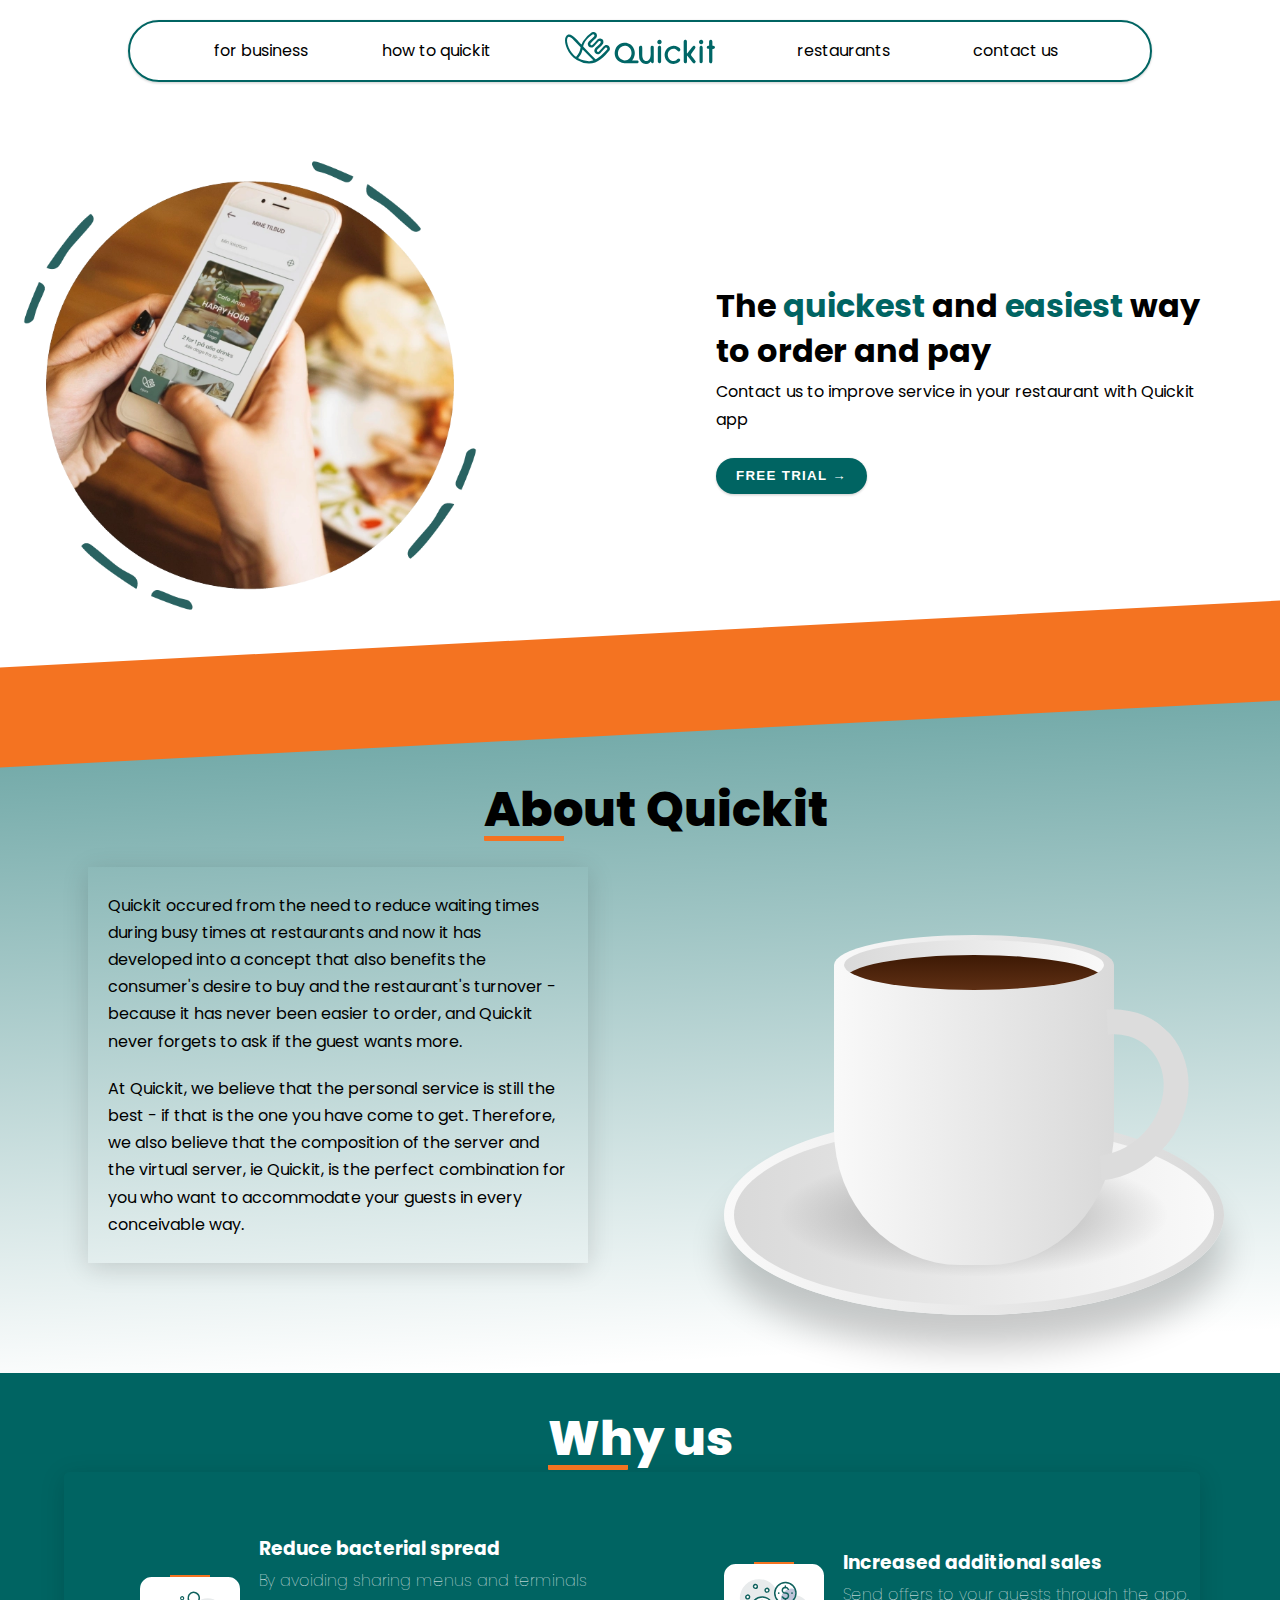
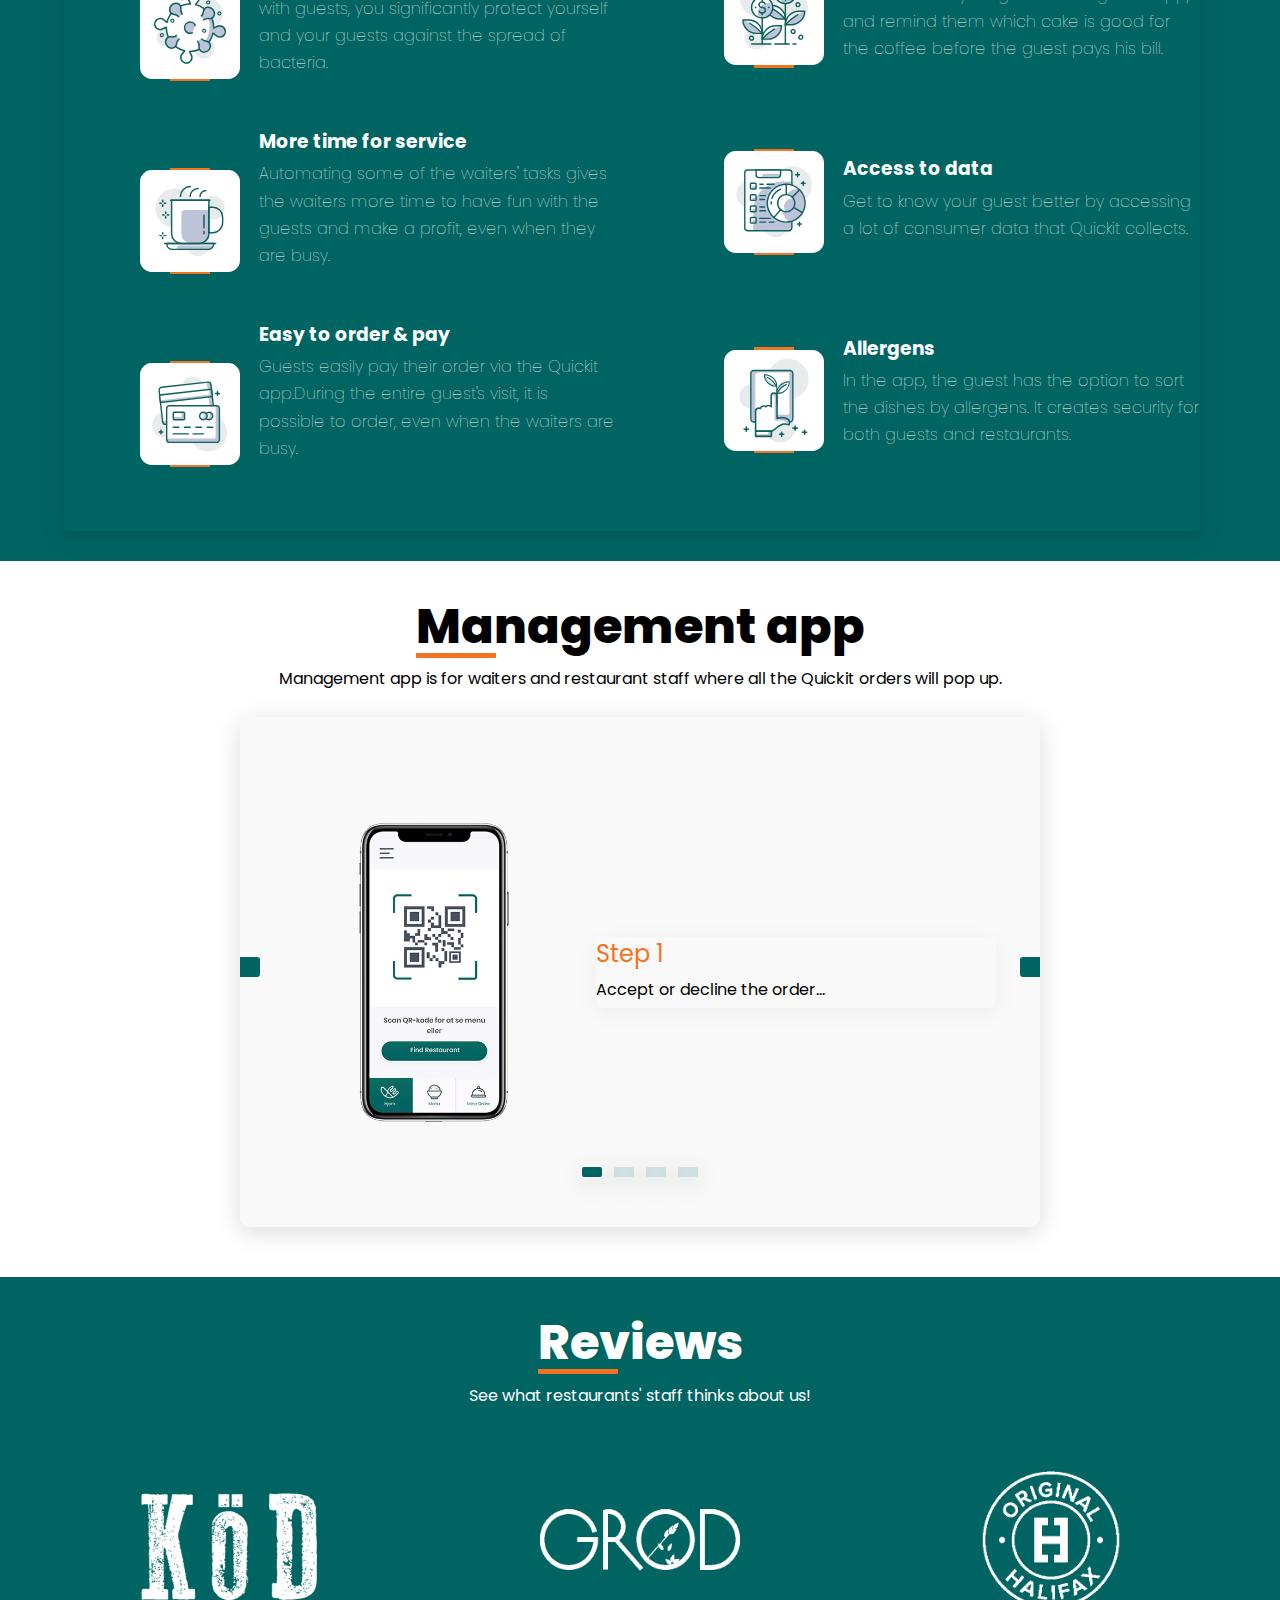
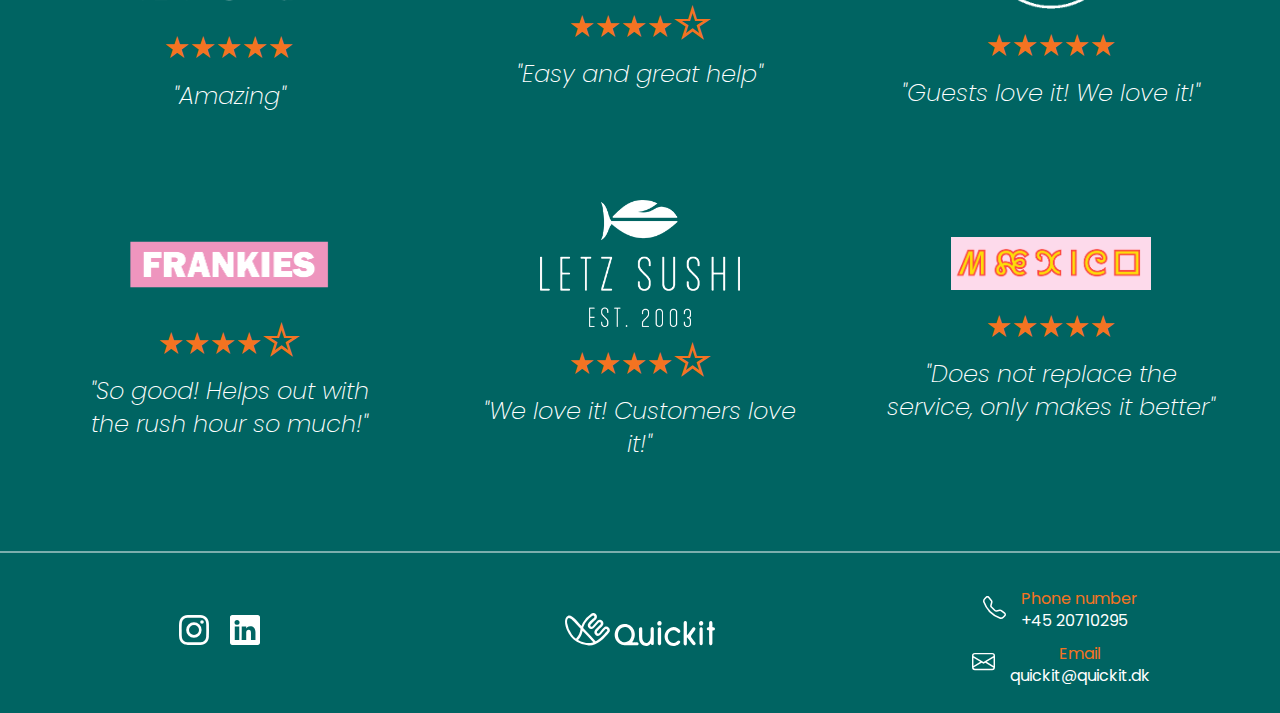
==== index.html @ 6643c200 "starting point" ====
<!DOCTYPE html>
<html lang="en">
  <head>
    <meta charset="UTF-8" />
    <meta http-equiv="X-UA-Compatible" content="IE=edge" />
    <meta name="viewport" content="width=device-width, initial-scale=1.0" />
    <meta name="robots" content="noindex" />
    <title>Quickit</title>
    <link rel="stylesheet" href="style.css" />
    <link rel="stylesheet" href="https://use.fontawesome.com/releases/v5.15.4/css/all.css" integrity="sha384-DyZ88mC6Up2uqS4h/KRgHuoeGwBcD4Ng9SiP4dIRy0EXTlnuz47vAwmeGwVChigm" crossorigin="anonymous">
  </head>
  <body>
    <header>
      <nav class="navbar">
        <ul>
          <li><a id="forBusiness" href="#app">for business</a></li>
          <li><a class="navButton" href="how-to-quickit.html">how to quickit</a></li>
        </ul>
        <a class="navButton" href="index.html"><img class="logo" src="img/Old_logo_green_small.svg" alt="Quickit" /></a>
       
        <ul>
          <li><a class="navButton" href="restaurants.html">restaurants</a</li>
          <li><a class="navButton" href="contact.html">contact us</a></li>
        </ul>

        <!-- BURGER MENU -->
        <button type="button" class="burger" id="menu-btn">
          <span class="burger-top"></span>  
          <span class="burger-middle"></span>
          <span class="burger-bottom"></span>
        </button>
      </nav>

      <!-- MOBILE MENU  -->
      <div class="mobile-menu hidden" id="menu">
        <ul>
          <li><a href="index.html">For business</a></li>
          <li><a href="how-to-quickit.html">How to quickit</a></li>
          <li><a href="restaurants.html">Restaurants</a</li>
          <li><a href="contact.html">Contact us</a></li>
        </ul>
        <div>
          <a class="m-right" href="#">
            <i>
              <svg xmlns="http://www.w3.org/2000/svg" width="30" height="30" fill="currentColor" class="bi bi-instagram" viewBox="0 0 16 16">
                <path d="M8 0C5.829 0 5.556.01 4.703.048 3.85.088 3.269.222 2.76.42a3.917 3.917 0 0 0-1.417.923A3.927 3.927 0 0 0 .42 2.76C.222 3.268.087 3.85.048 4.7.01 5.555 0 5.827 0 8.001c0 2.172.01 2.444.048 3.297.04.852.174 1.433.372 1.942.205.526.478.972.923 1.417.444.445.89.719 1.416.923.51.198 1.09.333 1.942.372C5.555 15.99 5.827 16 8 16s2.444-.01 3.298-.048c.851-.04 1.434-.174 1.943-.372a3.916 3.916 0 0 0 1.416-.923c.445-.445.718-.891.923-1.417.197-.509.332-1.09.372-1.942C15.99 10.445 16 10.173 16 8s-.01-2.445-.048-3.299c-.04-.851-.175-1.433-.372-1.941a3.926 3.926 0 0 0-.923-1.417A3.911 3.911 0 0 0 13.24.42c-.51-.198-1.092-.333-1.943-.372C10.443.01 10.172 0 7.998 0h.003zm-.717 1.442h.718c2.136 0 2.389.007 3.232.046.78.035 1.204.166 1.486.275.373.145.64.319.92.599.28.28.453.546.598.92.11.281.24.705.275 1.485.039.843.047 1.096.047 3.231s-.008 2.389-.047 3.232c-.035.78-.166 1.203-.275 1.485a2.47 2.47 0 0 1-.599.919c-.28.28-.546.453-.92.598-.28.11-.704.24-1.485.276-.843.038-1.096.047-3.232.047s-2.39-.009-3.233-.047c-.78-.036-1.203-.166-1.485-.276a2.478 2.478 0 0 1-.92-.598 2.48 2.48 0 0 1-.6-.92c-.109-.281-.24-.705-.275-1.485-.038-.843-.046-1.096-.046-3.233 0-2.136.008-2.388.046-3.231.036-.78.166-1.204.276-1.486.145-.373.319-.64.599-.92.28-.28.546-.453.92-.598.282-.11.705-.24 1.485-.276.738-.034 1.024-.044 2.515-.045v.002zm4.988 1.328a.96.96 0 1 0 0 1.92.96.96 0 0 0 0-1.92zm-4.27 1.122a4.109 4.109 0 1 0 0 8.217 4.109 4.109 0 0 0 0-8.217zm0 1.441a2.667 2.667 0 1 1 0 5.334 2.667 2.667 0 0 1 0-5.334z"/>
              </svg>
            </i>
          </a>
          <a href="#">
            <i>
              <svg xmlns="http://www.w3.org/2000/svg" width="30" height="30" fill="currentColor" class="bi bi-linkedin" viewBox="0 0 16 16">
                <path d="M0 1.146C0 .513.526 0 1.175 0h13.65C15.474 0 16 .513 16 1.146v13.708c0 .633-.526 1.146-1.175 1.146H1.175C.526 16 0 15.487 0 14.854V1.146zm4.943 12.248V6.169H2.542v7.225h2.401zm-1.2-8.212c.837 0 1.358-.554 1.358-1.248-.015-.709-.52-1.248-1.342-1.248-.822 0-1.359.54-1.359 1.248 0 .694.521 1.248 1.327 1.248h.016zm4.908 8.212V9.359c0-.216.016-.432.08-.586.173-.431.568-.878 1.232-.878.869 0 1.216.662 1.216 1.634v3.865h2.401V9.25c0-2.22-1.184-3.252-2.764-3.252-1.274 0-1.845.7-2.165 1.193v.025h-.016a5.54 5.54 0 0 1 .016-.025V6.169h-2.4c.03.678 0 7.225 0 7.225h2.4z"/>
              </svg>
            </i>
          </a>
        </div>
      </div>
    </header>

    <main>
      <!-- Box A Introduction -->
      <div class="container">
        <section class="box-a grid-col-2">
          <div class="box-images">
            <img src="img/image_phone.png" alt="Quickit app showcase">
            <img id ="animated_text" src="img/animation.png" alt="Animated text">
          </div>
            <div class="box-text">
              <h1>The <em>quickest</em> and <em>easiest</em> way to order and pay</h1>
              <p>Contact us to improve service in your restaurant with Quickit app</p>
              <div class="buttons"> 
                <a href="contact.html">
                  <button class="btn">Free trial →</button>
                </a>
              </div>
            </div>
        </section>
      </div>

       <!-- Box E About -->
      <section class="box-e grid-col-2 grid-reversed">

        <!-- <img src="img/person-holding-smartphone.png" alt="person-holding-smartphone"> -->
        <div class="cup-container">
          <div class="plate"></div>
          <div class="cup">
            <div class="top">
              <div class="vapour">
                <span style="--i:1;"></span>
                <span style="--i:3;"></span>
                <span style="--i:16;"></span>
                <span style="--i:5;"></span>
                <span style="--i:13;"></span>
                <span style="--i:20;"></span>
                <span style="--i:6;"></span>
                <span style="--i:7;"></span>
                <span style="--i:10;"></span>
                <span style="--i:8;"></span>
                <span style="--i:17;"></span>
                <span style="--i:11;"></span>
                <span style="--i:12;"></span>
                <span style="--i:14;"></span>
                        <span style="--i:2;"></span>
                <span style="--i:9;"></span>
                <span style="--i:15;"></span>
                <span style="--i:4;"></span>
                <span style="--i:19;"></span>
                
              </div>
              <div class="circle">
                <div class="coffee">
                </div>

              </div>
            </div>
                   
            <div class="handle">

            </div>
          </div>
        </div>
                   <h3 class="special-heading">About Quickit</h3>
                     
        <div class="box-text">
    
          
          <p> Quickit occured from the need to reduce waiting times during busy times at restaurants and now it has developed into a concept that also benefits the consumer's desire to buy and the restaurant's turnover - because it has never been easier to order, and Quickit never forgets to ask if the guest wants more.
          </p>
          <p>At Quickit, we believe that the personal service is still the best - if that is the one you have come to get. Therefore, we also believe that the composition of the server and the virtual server, ie Quickit, is the perfect combination for you who want to accommodate your guests in every conceivable way. 
          </p>
        </div>
      </section>
 
      <!-- Box B Why us-->
      <section class="box-b bg-primary">
         <h3 class="special-heading">Why us</h3>
         <!-- <h2>Why us?</h2> -->
          <div class="grid-col-3 text-light">

            <div class="grid-col-2b">
              <div class="icon-container"><img src="img/Bacteria-icon.svg" alt=""></div>
              <div>
                <h3>Reduce bacterial spread</h3>
                <p>By avoiding sharing menus and terminals with guests, you significantly protect yourself and your guests against the spread of bacteria.</p>
              </div>
            </div>
            <div class="grid-col-2b">
              <div  class="icon-container">
                <img src="img/Increase_icon.svg" alt=""></div>
              <div>
                <h3>Increased additional sales</h3>
                <p>Send offers to your guests through the app, and remind them which cake is good for the coffee before the guest pays his bill.</p>
              </div>
            </div>
            <div class="grid-col-2b">
              <div id="delay1" class="icon-container"><img src="img/Service_icon.svg" alt=""></div>
              <div>
                <h3>More time for service</h3>
                <p>Automating some of the waiters' tasks gives the waiters more time to have fun with the guests and make a profit, even when they are busy.</p>
              </div>
            </div>
            <div class="grid-col-2b">
              <div id="delay2" class="icon-container"><img src="img/Data_icon.svg" alt=""></div>
              <div>
                <h3>Access to data</h3>
                <p>Get to know your guest better by accessing a lot of consumer data that Quickit collects.</p>
              </div>
            </div>
            <div class="grid-col-2b">
              <div id="delay3" class="icon-container"><img src="img/Pay_order_icon.svg" alt=""></div>
              <div>
                <h3>Easy to order & pay</h3>
                <p>Guests easily pay their order via the Quickit app.During the entire guest's visit, it is possible to order, even when the waiters are busy.</p>
              </div>
            </div>
            <div class="grid-col-2b">
              <div class="icon-container"><img src="img/Allergens_icon.svg" alt=""></div>
              <div>
                <h3>Allergens</h3>
                <p>In the app, the guest has the option to sort the dishes by allergens. It creates security for both guests and restaurants.</p>
              </div>
            </div>

          </div>
      </section>

      <!-- Box C Management app -->
      <div class="title">
         <h3 id="app" class="special-heading">Management app</h3>
        <!-- <h2 id="app">Management app</h2> -->
        <p>Management app is for waiters and restaurant staff where all the Quickit orders will pop up.</p>
      </div>
      <section class="box-c">

        <div class="slider-container">
          <div id=stepA class="grid-col-2 slide active">
            <img id="anchor1" src="img/app1.webp" alt="">
            <div class="info">
              <span>Step 1</span>
              <p>Accept or decline the order...</p>
            </div>
          </div>
          <div id="stepB" class="grid-col-2 slide">
            <img id="anchor2" src="img/app2.webp" alt="">
            <div class="info">
              <span>Step 2</span>
              <p>Print the ticket and prepare the order...</p>
            </div>
          </div>
          <div id="stepC" class="grid-col-2 slide">
            <img id="anchor3" src="img/app3.webp" alt="">
            <div class="info">
              <span>Step 3</span>
              <p>Mark the order “done” on iPad, so the guest can get a notification... </p>
            </div>
          </div>
          <div id="stepD" class="grid-col-2 slide">
            <img id="anchor4" src="img/app4.webp" alt="">
            <div class="info">
              <span>Step 4</span>
              <p>Serve the order or let the guest to pick it up...</p>
            </div>
          </div>
      
          <div class="navigation">
            <i class="fas fa-chevron-left prev-btn"></i>
            <i class="fas fa-chevron-right next-btn"></i>
          </div>
          <div class="navigation-visibility">
            <div class="slide-icon active"></div>
            <div class="slide-icon"></div>
            <div class="slide-icon"></div>
            <div class="slide-icon"></div>
          </div>
        </div>
        <a href="#" class="arrow"><i class="fas fa-chevron-up "></i></a>
      </section>


      <!-- Box D Reviews -->
      <section class="box-d bg-primary">
        <div class="text-center">
           <h3 class="special-heading">Reviews</h3>
          <!-- <h2>Reviews</h2> -->
          <p>See what restaurants' staff thinks about us!</p>
        </div>
          
        <div class="grid-col-3">
          <div class="grid-col-3">
            <figure class="review"> 
              <img class="img_review"  src="img/kod.png" alt="review">
              <div class="img_overlay">
                <span>⭑⭑⭑⭑⭑</span>
                <h4>"Amazing"</h4>
              </div>
            </figure>
            <figure class="review"> 
              <img class="img_review"  src="img/grod.png" alt="review">
              <div class="img_overlay">
                <span>⭑⭑⭑⭑☆</span>
                <h4>"Easy and great help"</h4>
              </div>
            </figure>
            <figure class="review"> 
              <img class="img_review"  src="img/halifax.png" alt="review">
              <div class="img_overlay">
                <span>⭑⭑⭑⭑⭑</span>
                <h4>"Guests love it! We love it!"</h4>
              </div>
            </figure>
            <figure class="review"> 
              <img class="img_review"  src="img/frankies.png" alt="review">
              <div class="img_overlay">
                <span>⭑⭑⭑⭑☆</span>
                <h4>"So good! Helps out with <br> the rush hour so much!"</h4>
              </div>
            </figure>
            <figure class="review"> 
              <img class="img_review"  src="img/letzsushi.png" alt="review">
              <div class="img_overlay">
                <span>⭑⭑⭑⭑☆</span>
                <h4>"We love it! Customers love it!"</h4>
              </div>
            </figure>
            <figure class="review"> 
              <img class="img_review"  src="img/maexiko.png" alt="review">
              <div class="img_overlay">
                <span>⭑⭑⭑⭑⭑</span>
                <h4>"Does not replace the service, only makes it better"</h4>
              </div>
            </figure>
          </div>
        </div>
      </section>

      <!-- Box E About -->
      <!-- <section class="box-e grid-col-2 grid-reversed">

    
        <div class="cup-container">
          <div class="plate"></div>
          <div class="cup">
            <div class="top">
              <div class="vapour">
                <span style="--i:1;"></span>
                <span style="--i:3;"></span>
                <span style="--i:16;"></span>
                <span style="--i:5;"></span>
                <span style="--i:13;"></span>
                <span style="--i:20;"></span>
                <span style="--i:6;"></span>
                <span style="--i:7;"></span>
                <span style="--i:10;"></span>
                <span style="--i:8;"></span>
                <span style="--i:17;"></span>
                <span style="--i:11;"></span>
                <span style="--i:12;"></span>
                <span style="--i:14;"></span>
                        <span style="--i:2;"></span>
                <span style="--i:9;"></span>
                <span style="--i:15;"></span>
                <span style="--i:4;"></span>
                <span style="--i:19;"></span>
                
              </div>
              <div class="circle">
                <div class="coffee">
                </div>

              </div>
            </div>
                   
            <div class="handle">

            </div>
          </div>
        </div>
                   <h3 class="special-heading">About Quickit</h3>
               
        <div class="box-text">
    
          
          <p> Quickit occured from the need to reduce waiting times during busy times at restaurants and now it has developed into a concept that also benefits the consumer's desire to buy and the restaurant's turnover - because it has never been easier to order, and Quickit never forgets to ask if the guest wants more.
          </p>
          <p>At Quickit, we believe that the personal service is still the best - if that is the one you have come to get. Therefore, we also believe that the composition of the server and the virtual server, ie Quickit, is the perfect combination for you who want to accommodate your guests in every conceivable way. 
          </p>
        </div>
      </section> -->
    </main>

    <footer class="bg-primary">
      
      <div class="grid-col-3">

        <!-- social media -->
        <div>
          <a class="m-right" href="#">
            <i>
              <svg class="footerInteraction" xmlns="http://www.w3.org/2000/svg" width="30" height="30" fill="currentColor" class="bi bi-instagram" viewBox="0 0 16 16">
                <path d="M8 0C5.829 0 5.556.01 4.703.048 3.85.088 3.269.222 2.76.42a3.917 3.917 0 0 0-1.417.923A3.927 3.927 0 0 0 .42 2.76C.222 3.268.087 3.85.048 4.7.01 5.555 0 5.827 0 8.001c0 2.172.01 2.444.048 3.297.04.852.174 1.433.372 1.942.205.526.478.972.923 1.417.444.445.89.719 1.416.923.51.198 1.09.333 1.942.372C5.555 15.99 5.827 16 8 16s2.444-.01 3.298-.048c.851-.04 1.434-.174 1.943-.372a3.916 3.916 0 0 0 1.416-.923c.445-.445.718-.891.923-1.417.197-.509.332-1.09.372-1.942C15.99 10.445 16 10.173 16 8s-.01-2.445-.048-3.299c-.04-.851-.175-1.433-.372-1.941a3.926 3.926 0 0 0-.923-1.417A3.911 3.911 0 0 0 13.24.42c-.51-.198-1.092-.333-1.943-.372C10.443.01 10.172 0 7.998 0h.003zm-.717 1.442h.718c2.136 0 2.389.007 3.232.046.78.035 1.204.166 1.486.275.373.145.64.319.92.599.28.28.453.546.598.92.11.281.24.705.275 1.485.039.843.047 1.096.047 3.231s-.008 2.389-.047 3.232c-.035.78-.166 1.203-.275 1.485a2.47 2.47 0 0 1-.599.919c-.28.28-.546.453-.92.598-.28.11-.704.24-1.485.276-.843.038-1.096.047-3.232.047s-2.39-.009-3.233-.047c-.78-.036-1.203-.166-1.485-.276a2.478 2.478 0 0 1-.92-.598 2.48 2.48 0 0 1-.6-.92c-.109-.281-.24-.705-.275-1.485-.038-.843-.046-1.096-.046-3.233 0-2.136.008-2.388.046-3.231.036-.78.166-1.204.276-1.486.145-.373.319-.64.599-.92.28-.28.546-.453.92-.598.282-.11.705-.24 1.485-.276.738-.034 1.024-.044 2.515-.045v.002zm4.988 1.328a.96.96 0 1 0 0 1.92.96.96 0 0 0 0-1.92zm-4.27 1.122a4.109 4.109 0 1 0 0 8.217 4.109 4.109 0 0 0 0-8.217zm0 1.441a2.667 2.667 0 1 1 0 5.334 2.667 2.667 0 0 1 0-5.334z"/>
              </svg>
            </i>
          </a>
          <a href="#" >
            <i>
              <svg class="footerInteraction" xmlns="http://www.w3.org/2000/svg" width="30" height="30" fill="currentColor" class="bi bi-linkedin" viewBox="0 0 16 16">
                <path d="M0 1.146C0 .513.526 0 1.175 0h13.65C15.474 0 16 .513 16 1.146v13.708c0 .633-.526 1.146-1.175 1.146H1.175C.526 16 0 15.487 0 14.854V1.146zm4.943 12.248V6.169H2.542v7.225h2.401zm-1.2-8.212c.837 0 1.358-.554 1.358-1.248-.015-.709-.52-1.248-1.342-1.248-.822 0-1.359.54-1.359 1.248 0 .694.521 1.248 1.327 1.248h.016zm4.908 8.212V9.359c0-.216.016-.432.08-.586.173-.431.568-.878 1.232-.878.869 0 1.216.662 1.216 1.634v3.865h2.401V9.25c0-2.22-1.184-3.252-2.764-3.252-1.274 0-1.845.7-2.165 1.193v.025h-.016a5.54 5.54 0 0 1 .016-.025V6.169h-2.4c.03.678 0 7.225 0 7.225h2.4z"/>
              </svg>
            </i>
          </a>
        </div>
        
        <a class="footerInteraction" href="index.html"><img class="logo" src="img/Old_logo_white_small.svg" alt="Quickit" /></a>

        <div>
          <!-- phone -->
          <div class="flex">
            <i>
              <svg xmlns="http://www.w3.org/2000/svg" width="23" height="23" fill="currentColor" class="bi bi-telephone" viewBox="0 0 16 16">
                <path d="M3.654 1.328a.678.678 0 0 0-1.015-.063L1.605 2.3c-.483.484-.661 1.169-.45 1.77a17.568 17.568 0 0 0 4.168 6.608 17.569 17.569 0 0 0 6.608 4.168c.601.211 1.286.033 1.77-.45l1.034-1.034a.678.678 0 0 0-.063-1.015l-2.307-1.794a.678.678 0 0 0-.58-.122l-2.19.547a1.745 1.745 0 0 1-1.657-.459L5.482 8.062a1.745 1.745 0 0 1-.46-1.657l.548-2.19a.678.678 0 0 0-.122-.58L3.654 1.328zM1.884.511a1.745 1.745 0 0 1 2.612.163L6.29 2.98c.329.423.445.974.315 1.494l-.547 2.19a.678.678 0 0 0 .178.643l2.457 2.457a.678.678 0 0 0 .644.178l2.189-.547a1.745 1.745 0 0 1 1.494.315l2.306 1.794c.829.645.905 1.87.163 2.611l-1.034 1.034c-.74.74-1.846 1.065-2.877.702a18.634 18.634 0 0 1-7.01-4.42 18.634 18.634 0 0 1-4.42-7.009c-.362-1.03-.037-2.137.703-2.877L1.885.511z"/>
              </svg>
            </i>
            <div>
              <span>Phone number</span>
              <span>+45 20710295</span>
            </div>
          </div>
              
          <!-- email -->
          <div class="flex">
            <i>
              <svg xmlns="http://www.w3.org/2000/svg" width="23" height="23" fill="currentColor" class="bi bi-envelope" viewBox="0 0 16 16">
                <path d="M0 4a2 2 0 0 1 2-2h12a2 2 0 0 1 2 2v8a2 2 0 0 1-2 2H2a2 2 0 0 1-2-2V4zm2-1a1 1 0 0 0-1 1v.217l7 4.2 7-4.2V4a1 1 0 0 0-1-1H2zm13 2.383l-4.758 2.855L15 11.114v-5.73zm-.034 6.878L9.271 8.82 8 9.583 6.728 8.82l-5.694 3.44A1 1 0 0 0 2 13h12a1 1 0 0 0 .966-.739zM1 11.114l4.758-2.876L1 5.383v5.73z"/>
              </svg>
            </i>
            <div>
              <span>Email</span>
                <a class="emailAddress" href = "mailto: quickit@quickit.dk">quickit@quickit.dk</a>
            </div>
          </div>
        </div>

      </div>
    </footer>

    <script src="script.js"></script>
    <script src="slider.js"></script>

  </body>
</html>
---- style.css ----
@import url("https://fonts.googleapis.com/css2?family=Poppins:wght@200;300;400;500;600;700&display=swap");

/* GENERAL */
:root {
  --color-primary: #006462;
  --color-secondary: #f47321;
  --color-dark: #48505f;
  --color-light: #e3e3e3;
}

* {
  box-sizing: border-box;
  margin: 0;
  padding: 0;
}

html,
body {
  font-family: "Poppins";
  line-height: 1.4;
  color: #000;
}

a {
  color: #000;
  text-decoration: none;
  cursor: pointer;
}

ul {
  list-style: none;
}

h1,
h2 {
  font-size: 2rem;
}

.special-heading::before {
  content: "";
  position: absolute;
  width: 80px;
  height: 60px;
  border-radius: 1px;
  border-bottom: 5px solid var(--color-secondary);
}

h2 {
  margin-bottom: 1rem;
}

.special-heading {
  /* font-size: clamp(2rem, 8vw, 8rem); */
  display: block;
  font-size: 3rem;
  font-weight: 800;
  background: linear-gradient(to top, transparent 0%, var(--primary-color) 70%);
  -webkit-background-clip: text;
  /* opacity: 0.1; */
  text-align: center;
  grid-column: 1/-1;
  /* transform: rotate(-3deg); */
  position: relative;
}

p {
  margin: 5px 0;
  line-height: 1.7;
}

img {
  width: 100%;
  max-width: 250px;
}

section {
  padding: 2rem 0;
}

section,
main.bg-primary {
  margin-top: 30px;
  padding-bottom: 30px;
}

i {
  color: #fff;
}

video {
  max-width: 100%;
}

input:not(input.btn),
textarea {
  background-color: #e0edec;
  border-radius: 10px;
  padding: 6px 10px;
  margin-bottom: 10px;
  width: 400px;
  font-family: "Poppins";
}

input[type="text"],
input[type="email"],
textarea {
  border: 2px transparent solid;
}

input:focus,
textarea:focus {
  border: 2px solid var(--color-secondary);
  outline: none;
}

input:hover,
textarea:hover {
  border: 2px solid var(--color-secondary);
}

article.box-text section p {
  margin-top: 10px;
  margin-bottom: 30px;
}

figcaption {
  max-width: 270px;
  height: 130px;
  /* text-align: center; */
}

/* NAVBAR */
header {
  width: 100%;
  height: auto;
  margin-top: 20px;
}
.navbar {
  display: block;
  margin: 0 auto;
  width: 80%;
  /* max-width: 1000px; */
  height: auto;
  box-shadow: 0 1px 3px rgb(0 0 0 / 10%), 0 2px 2px rgb(0 0 0 / 6%),
    0 0 2px rgb(0 0 0 / 7%);
  border: 2px solid var(--color-primary);
  border-radius: 50px;
  padding: 10px;
}

.navbar {
  display: flex;
  justify-content: center;
  align-items: center;
}

.navbar ul {
  display: flex;
  justify-content: space-evenly;
  align-items: center;
  width: 100%;
}

.navbar a:hover {
  box-shadow: 0 1.3px var(--color-primary);
}

.logo {
  width: 150px;
  height: auto;
}

.selected {
  color: var(--color-secondary);
}

.slider-click .selected {
  border-bottom: 3px solid var(--color-secondary);
}

.slider-click a:hover {
  color: var(--color-secondary);
}

.slider-click em {
  font-style: initial;
  font-weight: 400;
  color: #000;
}

.container {
  width: 100%;
  position: relative;
}

.container::before {
  content: "";
  position: absolute;
  height: 700px;
  bottom: -700px;
  right: 0;
  left: 0;
  z-index: -10;
  /* background-color: var(--color-secondary); */
  background: linear-gradient(to top, #f7f7f700, #006462);
  transform: skewY(-3deg);
  opacity: 0.6;
}

.container::after {
  content: "";
  position: absolute;
  height: 100px;
  bottom: -70px;
  right: 0;
  left: 0;
  z-index: -10;
  background-color: var(--color-secondary);
  transform: skewY(-3deg);
}

.icon-container {
  /* width: 100px;
  height: 102px; */
  width: 106px;
  height: 106px;
  place-self: end;
  position: relative;
  overflow: hidden;
  border-radius: 10px;
  display: flex;
  align-items: center;
  justify-content: center;
}

.icon-container::before {
  content: "";
  position: absolute;
  /* width: 102px;
  height: 104px; */
  width: 40px;
  height: 140%;
  /* background: linear-gradient(#fff, var(--color-secondary)); */
  background-color: var(--color-secondary);
  animation: rotate 5s linear infinite;
  /* border-radius: 20px; */
  place-self: center;
}

.icon-container::after {
  content: "";
  position: absolute;
  inset: 4px;
  border-radius: 10px;
}

#delay1 .icon-container::before {
  animation-delay: 1s;
}

#delay2 .icon-container::before {
  animation-delay: 2s;
}

@keyframes rotate {
  0% {
    transform: rotate(0deg);
  }
  100% {
    transform: rotate(360deg);
  }
}

.icon-container img {
  position: relative;
  place-self: center;
  z-index: 1;
}

/* BOX */

.box-images {
  position: relative;
  top: 0;
  left: 0;
}

.box-a img,
.box-text {
  max-width: 500px;
  margin: 0 auto;
  justify-self: center;
  /* padding: 20px 0; */
}

.box-a img {
  position: relative;
  top: 0;
  left: 0;
}

#animated_text {
  position: absolute;
  left: 0px;
  top: 0;
  animation: rotation 30s infinite linear;
}

@keyframes rotation {
  from {
    transform: rotate(0deg);
  }
  to {
    transform: rotate(359deg);
  }
}

.box-a em {
  color: var(--color-primary);
  font-style: normal;
}

.box-b .grid-col-3 {
  border-radius: 5px;
  padding: 3vw 0 5vw 0;
  background-color: var(--color-primary);
}

.box-b .grid-col-3 {
  border-radius: 5px;
  box-shadow: 0 5px 25px rgb(0 0 0 / 15%);
  padding: 5vw 0;
  background-color: var(--color-primary);
}
.title {
  text-align: center;
  margin-top: 2rem;
}

.box-c span {
  font-size: 1.5rem;
}

.arrow {
  z-index: 100;
  font-size: 2rem;
  color: #fff;
  cursor: pointer;
  padding: 0 10px;
  background-color: var(--color-primary);
  position: absolute;
  right: 1vw;
  bottom: 0;
}

.arrow i:hover {
  transform: scale(1.3);
}

.box-d.bg-primary {
  width: 100%;
  position: relative;
  background-color: var(--color-primary);
  /* z-index: -1; */
}

/* .box-d.bg-primary::before,
.box-d.bg-primary::after {
  content: "";
  position: absolute;
  height: 1400px;
  bottom: -600px;
  right: 0;
  left: 0;
  z-index: -10;
  background: linear-gradient(to top, #63918f00, #006462);
  transform: skewY(-3deg);
} */

.box-e {
  margin-left: 2rem;
  margin-bottom: 30px;
  position: relative;
}

.box-e p:first-child {
  margin-bottom: 20px;
}

.box-e img {
  max-width: 350px;
  place-self: center;
}

.box-f h3 {
  margin: 10px 0;
}

.box-f .flex {
  gap: 5rem;
  justify-content: center;
}

.box-f p .box-text p,
.box-text .btn {
  margin-top: 20px;
}

.box-text input.btn {
  margin-top: 0;
}

/* GRID STYLES */
.grid-col-2 {
  display: grid;
  grid-template-columns: 1fr 1fr;
  gap: 1.5rem;
  align-items: center;
  justify-content: space-between;
  margin-bottom: 5rem;
}

.bg-primary .grid-col-2 {
  justify-content: center;
}

article.grid-col-2 {
  gap: 5rem;
}

/* .box-e.grid-col-2 {
  align-items: start;
} */

.grid-col-2b {
  display: grid;
  grid-template-columns: 1fr 2fr;
  align-items: center;
  justify-content: space-between;
  gap: 1rem;
}

.grid-col-3 {
  margin: 20px;
  display: grid;
  grid-template-columns: repeat(auto-fit, minmax(250px, 1fr));
  gap: 2rem;
  row-gap: 3rem;
  align-items: center;
  justify-content: space-between;
}

.box-b .grid-col-3 img {
  max-width: 100px;
  justify-self: end;
}

.box-d .grid-col-3 {
  grid-template-columns: repeat(auto-fit, minmax(350px, 1fr));
}

.box-d .grid-col-3 img {
  max-width: 200px;
  margin: 0 auto;
  display: block;
}

.grid-reversed :first-child {
  order: 2;
}

footer .grid-col-3 * {
  place-self: center;
}

.flex {
  display: flex;
  gap: 15px;
  align-items: center;
  margin-top: 10px;
}

/* BUTTONS */
.btn {
  cursor: pointer;
  display: inline-block;
  font-weight: bold;
  text-transform: uppercase;
  letter-spacing: 1.3px;
  color: #fff;
  border: none;
  border-radius: 25px;
  padding: 10px 20px;
  line-height: 1.2;
  text-align: center;
  text-decoration: none;
  background-color: var(--color-primary);
  box-shadow: 0 1px 3px rgb(0 0 0 / 10%), 0 2px 2px rgb(0 0 0 / 6%),
    0 0 2px rgb(0 0 0 / 7%);
}

.btn:hover {
  background-color: var(--color-secondary);
}

input.btn {
  padding: 6px 15px;
  border: 2px solid var(--color-secondary);
}

input.btn:hover {
  border: 2px solid #fff;
}

.buttons {
  display: flex;
  flex-direction: column;
}

/* BACKGROUNDS */
.bg-primary {
  background-color: var(--color-primary);
  color: #fff;
}

.bg-secondary {
  background-color: var(--color-secondary);
}

.bg-light {
  background-color: var(--color-light);
  color: #000;
}

/* TEXT STYLING */
.box-e .box-text {
  box-shadow: 0 5px 25px rgb(0 0 0 /15%);
  padding: 20px;
}

.text-center {
  text-align: center;
}

.text-light {
  font-weight: lighter;
}

/* MARGINS AND PADDINGS */
.m-right {
  margin-right: 1rem;
}

/* FOOTER */
footer {
  padding: 5px;
  border-top: 2px solid rgba(248, 248, 248, 0.5);
}

span:first-of-type {
  color: var(--color-secondary);
  display: block;
}

.footerInteraction:hover {
  transform: scale(1.2);
}

.emailAddress {
  color: white !important;
}

/* BURGER MENU ICON */
.burger {
  cursor: pointer;
  width: 24px;
  height: 24px;
  position: relative;
  background: none;
  border: none;
  z-index: 10;
  transition: all 0.25s;
  display: none;
}

.burger-top,
.burger-middle,
.burger-bottom {
  position: absolute;
  top: 0;
  left: 0;
  width: 24px;
  height: 2px;
  background-color: #000;
  transform: rotate(0);
  transition: all 0.5s;
}

.burger-middle {
  transform: translateY(7px);
}

.burger-bottom {
  transform: translateY(14px);
}

.open .burger-top {
  transform: rotate(45deg) translateY(6px) translateX(6px);
}

.open .burger-middle {
  display: none;
}

.open .burger-bottom {
  transform: rotate(-45deg) translateY(6px) translateX(-6px);
}

/* MOBILE MENU */
.mobile-menu {
  position: fixed;
  top: 100px;
  right: 0;
  background-color: var(--color-primary);
  width: 90%;
  height: 100%;
  padding: 30px;
  box-shadow: inset 0 4px 3px -3px rgb(0 0 0 / 10%),
    inset 0 4px 2px -2px rgb(0 0 0 / 7%);
  transition: all 0.6s;
  z-index: 10;
}

.mobile-menu ul a {
  color: #fff;
  line-height: 3;
  border-bottom: 1px solid #fff;
  font-size: 20px;
}

.mobile-menu a:hover {
  box-shadow: 0 1.3px var(--color-secondary);
  color: var(--color-secondary);
}

.mobile-menu div:last-child {
  margin-top: 30px;
}

.hidden {
  transform: translateX(100%);
  opacity: 0;
  transition: all 0s;
}

.no-scroll {
  overflow: hidden;
}

/* new slider */
section.box-c {
  margin-top: 0;
  padding: 0;
}

.box-c {
  position: relative;
}

.slider-container {
  position: relative;
  width: 800px;
  min-height: 500px;
  margin: 20px auto;
  overflow: hidden;
  border-radius: 10px;
  box-shadow: 0 5px 25px rgb(0 0 0 /15%);
}

.slider-container .slide {
  position: absolute;
  width: 100%;
  height: 100%;
  background-color: #f9f9f9;
  clip-path: circle(0% at 0 50%);
}

.slider-container .slide.active {
  clip-path: circle(150% at 0 50%);
  transition: 2s;
}

.slider-container .slide img {
  object-fit: cover;
  margin: auto;
  max-width: 150px;
}

.box-c {
  display: flex;
}

.slider-container .slide .info {
  position: absolute;
  right: 44px;
  width: 50%;
  border-radius: 5px;
  box-shadow: 0 5px 25px rgb(1 1 1 / 5%);
  margin: auto;
}

.navigation {
  height: 500px;
  display: flex;
  align-items: center;
  justify-content: space-between;
  opacity: 1;
  /* transition: opacity 0.5s ease; */
}

/* .slider-container:hover .navigation {
  opacity: 1;
} */

.prev-btn,
.next-btn {
  z-index: 100;
  font-size: 2rem;
  color: #fff;
  cursor: pointer;
  padding: 10px;
  background-color: var(--color-primary);
}

.prev-btn {
  border-top-right-radius: 3px;
  border-bottom-right-radius: 3px;
}

.next-btn {
  border-top-left-radius: 3px;
  border-bottom-left-radius: 3px;
}

.navigation-visibility {
  z-index: 100;
  display: flex;
  justify-content: center;
}

.navigation-visibility .slide-icon {
  z-index: 100;
  background-color: #066a682e;
  width: 20px;
  height: 10px;
  transform: translateY(-50px);
  margin: 0 6px;
  border-radius: 2px;
  box-shadow: 0 5px 25px rgb(1 1 1/20%);
  cursor: pointer;
}

.navigation-visibility .slide-icon.active {
  background-color: var(--color-primary);
}

/*******REVIEW******/

.review {
  position: relative;
  padding: 20px;
}

.review:hover {
  background-color: rgba(0, 0, 0, 0.219);
}

.img_review {
  display: block;
  width: 100%;
}

.img_overlay {
  width: 100%;
  height: 100%;
  background-color: #0064626b;
  color: #fff;
  display: flex;
  flex-direction: column;
  align-items: center;
  justify-content: center;
  opacity: 1;
  transition: opacity 0.25;
}

.review .img_overlay:hover {
  opacity: 1;
  cursor: pointer;
  text-align: center;
}

.img_overlay span {
  font-size: 3rem;
  text-align: center;
}

.img_overlay h4 {
  font-size: 1.5rem;
  text-align: center;
  font-weight: 200;
  font-style: italic;
}

/* about page - cup */

.cup-container {
  position: relative;
  top: 50px;
  display: flex;
  align-items: center;
  justify-content: center;
  z-index: -1;
}

.cup {
  position: relative;
  width: 280px;
  height: 300px;
  /* background: linear-gradient(to right, #2e7a7a, #006462); */
  background: linear-gradient(to right, #f9f9f9, #d9d9d9);
  border-bottom-left-radius: 45%;
  border-bottom-right-radius: 45%;
}

.top {
  position: absolute;
  top: -30px;
  left: 0;
  width: 100%;
  height: 60px;
  /* background-color: var(--color-primary); */
  background: linear-gradient(to right, #f9f9f9, #d9d9d9);
  border-radius: 50%;
}

.circle {
  position: absolute;
  top: 5px;
  left: 10px;
  width: calc(100% - 20px);
  height: 50px;
  /* background: linear-gradient(to right, #1b6d6c, #65a3a2); */
  background: linear-gradient(to left, #f9f9f9, #d9d9d9);
  border-radius: 50%;
  overflow: hidden;
}

.coffee {
  position: absolute;
  top: 15px;
  left: 0;
  width: 100%;
  height: 100%;
  background: linear-gradient(rgb(61, 25, 4), #6d391b);
  border-radius: 50%;
}

.handle {
  position: absolute;
  right: -70px;
  top: 40px;
  width: 160px;
  height: 180px;
  border: 25px solid #dcdcdc;
  border-left: 25px solid transparent;
  border-bottom: 25px solid transparent;
  border-radius: 50%;
  transform: rotate(42deg);
}

.plate {
  position: absolute;
  bottom: -50px;
  left: 50%;
  transform: translateX(-50%);
  width: 500px;
  height: 200px;
  /* background: linear-gradient(to left, #1b6d6c, #65a3a2); */
  background: linear-gradient(to right, #f9f9f9, #d9d9d9);
  border-radius: 50%;
  box-shadow: 0 35px 35px rgba(0, 0, 0, 0.2);
}

.plate::before {
  content: "";
  position: absolute;
  top: 10px;
  left: 10px;
  right: 10px;
  bottom: 10px;
  border-radius: 50%;
  /* background: linear-gradient(to left, #1b6d6c, #65a3a2); */
  background: linear-gradient(to left, #f9f9f9, #d9d9d9);
}

.plate::after {
  content: "";
  position: absolute;
  top: 30px;
  left: 30px;
  right: 30px;
  bottom: 30px;
  border-radius: 50%;
  background: radial-gradient(rgba(0, 0, 0, 0.2) 25%, transparent, transparent);
}

.vapour {
  position: relative;
  display: flex;
  z-index: 1000;
  padding: 0 20px;
}

.vapour span {
  position: relative;
  bottom: 50px;
  display: block;
  margin: 0 2px 50px;
  min-width: 8px;
  height: 120px;
  background-color: #fff;
  border-radius: 50%;
  animation: animate 5s linear infinite;
  opacity: 0;
  filter: blur(8px);
  animation-delay: calc(var(--i) * -0.5s);
}

@keyframes animate {
  0% {
    transform: translateY(0) scaleX(1);
    opacity: 0;
  }
  15% {
    opacity: 1;
  }
  50% {
    transform: translateY(-150px) scaleX(5);
  }
  95% {
    opacity: 0;
  }
  100% {
    transform: translateY(-300px) scaleX(5);
  }
}

/* RESTAURANT PAGE */
#map {
  height: 400px;
  width: 70%;
  margin: 2rem auto;
}

.restaurantGrid {
  display: grid;
  grid-template-columns: repeat(auto-fill, minmax(15rem, 1fr));
  height: auto;
  gap: 1rem;
  margin: 1rem 20rem 1rem 20rem;
}

.restaurant {
  position: relative;
  background: black;
  overflow: hidden;
  height: auto;
  margin: 0;
  vertical-align: middle;
}

.restaurant:hover {
  background-color: #666;
}

.restaurantBackground {
  position: relative;
  display: block;
  max-width: 100%;
  height: 30rem;
  object-fit: cover;
  opacity: 0.4;
  margin: 0;
}

.restaurantLogo {
  position: absolute;
  width: 10rem;
  left: 50%;
  top: 50%;
  transform: translate(-50%, -50%);
}

.restaurantName {
  color: var(--color-light);
  position: absolute;
  left: 20%;
  top: 60%;
  font-size: 2rem;
  margin: 0;
}

/*maps info window*/
.gm-style-iw-d {
  overflow: hidden !important;
}

.gm-style-iw.gm-style-iw-c {
  padding: 0;
}

.first_section {
  display: flex;
  flex-direction: column;
  align-items: center;
}

.first_section h4 {
  padding-top: 2rem;
}

/* MEDIA QUERIES */
@media screen and (min-width: 1440px) {
  .box-a img {
    max-width: 600px;
  }
  .navbar,
  .box-a,
  .box-c,
  .box-d .grid-col-3,
  .box-e {
    max-width: 1440px;
    margin-right: auto;
    margin-left: auto;
  }
  .box-b .grid-col-3 {
    margin: 20px;
    grid-template-columns: repeat(auto-fit, minmax(450px, 1fr));
  }

  .box-f img {
    max-width: 300px;
  }

  .restaurantGrid {
    margin: 1rem 20rem 1rem 20rem;
  }
}

@media screen and (max-width: 1260px) {
  h1,
  h2 {
    font-size: 1.5rem;
  }
  .box-d .grid-col-3 {
    grid-template-columns: repeat(auto-fit, minmax(250px, 1fr));
  }
}

@media (min-width: 1100px) {
  .text-light {
    display: grid;
    grid-template-columns: 1fr 1fr;
    grid-template-rows: 1fr 1fr;
    margin: 0 5rem 0 4rem;
  }

  .text-light p {
    grid-row: 2;
  }
}

@media screen and (max-width: 1100px) {
  .navbar {
    width: 100%;
  }

  .slide img {
    max-width: 200px;
  }

  .slide p {
    font-size: 16px;
    padding: 14px;
  }
  .slide p:last-child {
    margin-bottom: 0;
  }

  .grid-col-3 img {
    max-width: 150px;
  }

  .box-f .flex {
    gap: 2rem;
  }

  .cup-container {
    transform: translateX(-100px);
  }

  .restaurantGrid {
    margin: 1rem 10rem 1rem 10rem;
  }
  #map {
    width: 90%;
    margin: 0 auto;
  }
  .restaurantBackground {
    height: 25rem;
  }
}

@media screen and (max-width: 760px) {
  .box-a img {
    z-index: -10;
  }
  p {
    font-size: 14px;
  }

  section {
    padding: 20px;
  }

  .burger {
    display: block;
  }

  .navbar {
    border: none;
    box-shadow: none;
    justify-content: space-between;
  }

  .navbar ul {
    display: none;
  }
  .grid-col-2,
  .grid-col-2b,
  .grid-col-3 {
    grid-template-columns: 1fr;
  }

  .box-a.grid-col-2 img:first-child {
    order: 2;
  }

  .box-b .grid-col-3 img {
    justify-self: center;
  }

  .slider-container .slide .info {
    position: initial;
    width: fit-content;
    text-align: center;
  }

  .slider-container {
    min-height: 700px;
  }
  .navigation {
    height: 520px;
  }

  .special-heading {
    opacity: 1;
  }

  .box-images {
    max-width: 200px;
    place-self: center;
  }

  .box-c {
    display: flex;
  }

  .box-e {
    margin-left: 0;
    margin-bottom: 100px;
  }

  .box-f .flex {
    display: grid;
    max-width: 200px;
    margin: 0 auto;
  }
  article.grid-col-2 {
    gap: 0;
  }
  article.box-text {
    max-width: 300px;
    margin: 0 auto;
    justify-self: center;
  }

  .img_overlay {
    position: initial;
    opacity: 1;
  }

  .cup-container {
    transform: translateX(0);
  }

  .cup {
    width: 140px;
    height: 150px;
  }

  .plate {
    bottom: -25px;
    left: 50%;
    transform: translateX(-50%);
    width: 250px;
    height: 100px;
  }

  .handle {
    position: absolute;
    right: -30px;
    top: 20px;
    width: 80px;
    height: 90px;
    border: 12px solid #dcdcdc;
    border-left: 12px solid transparent;
    border-bottom: 12px solid transparent;
  }

  .restaurantGrid {
    margin: 1rem 1rem 1rem 1rem;
  }
  #map {
    width: 90%;
    margin: 0 auto;
  }
  .restaurantBackground {
    height: 15rem;
  }

  input:not(input.btn),
  textarea {
    width: fit-content;
  }
}
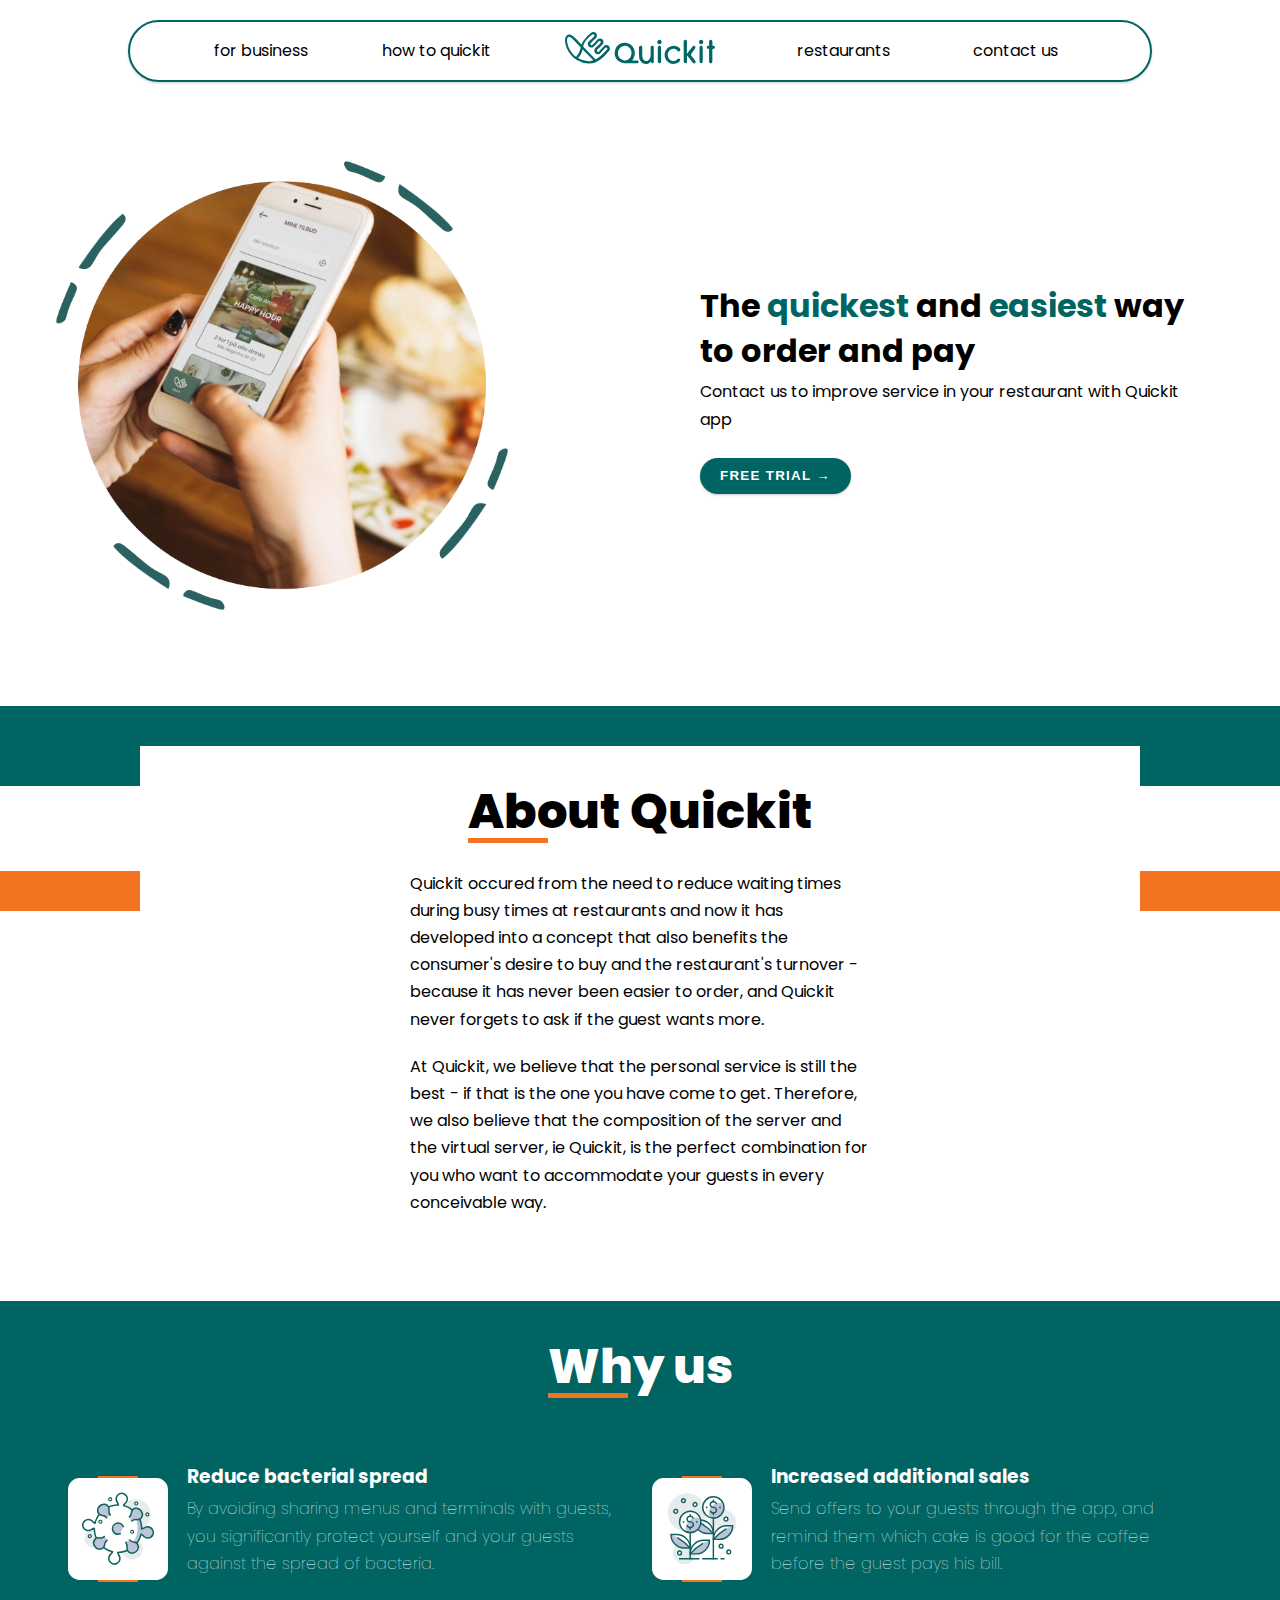
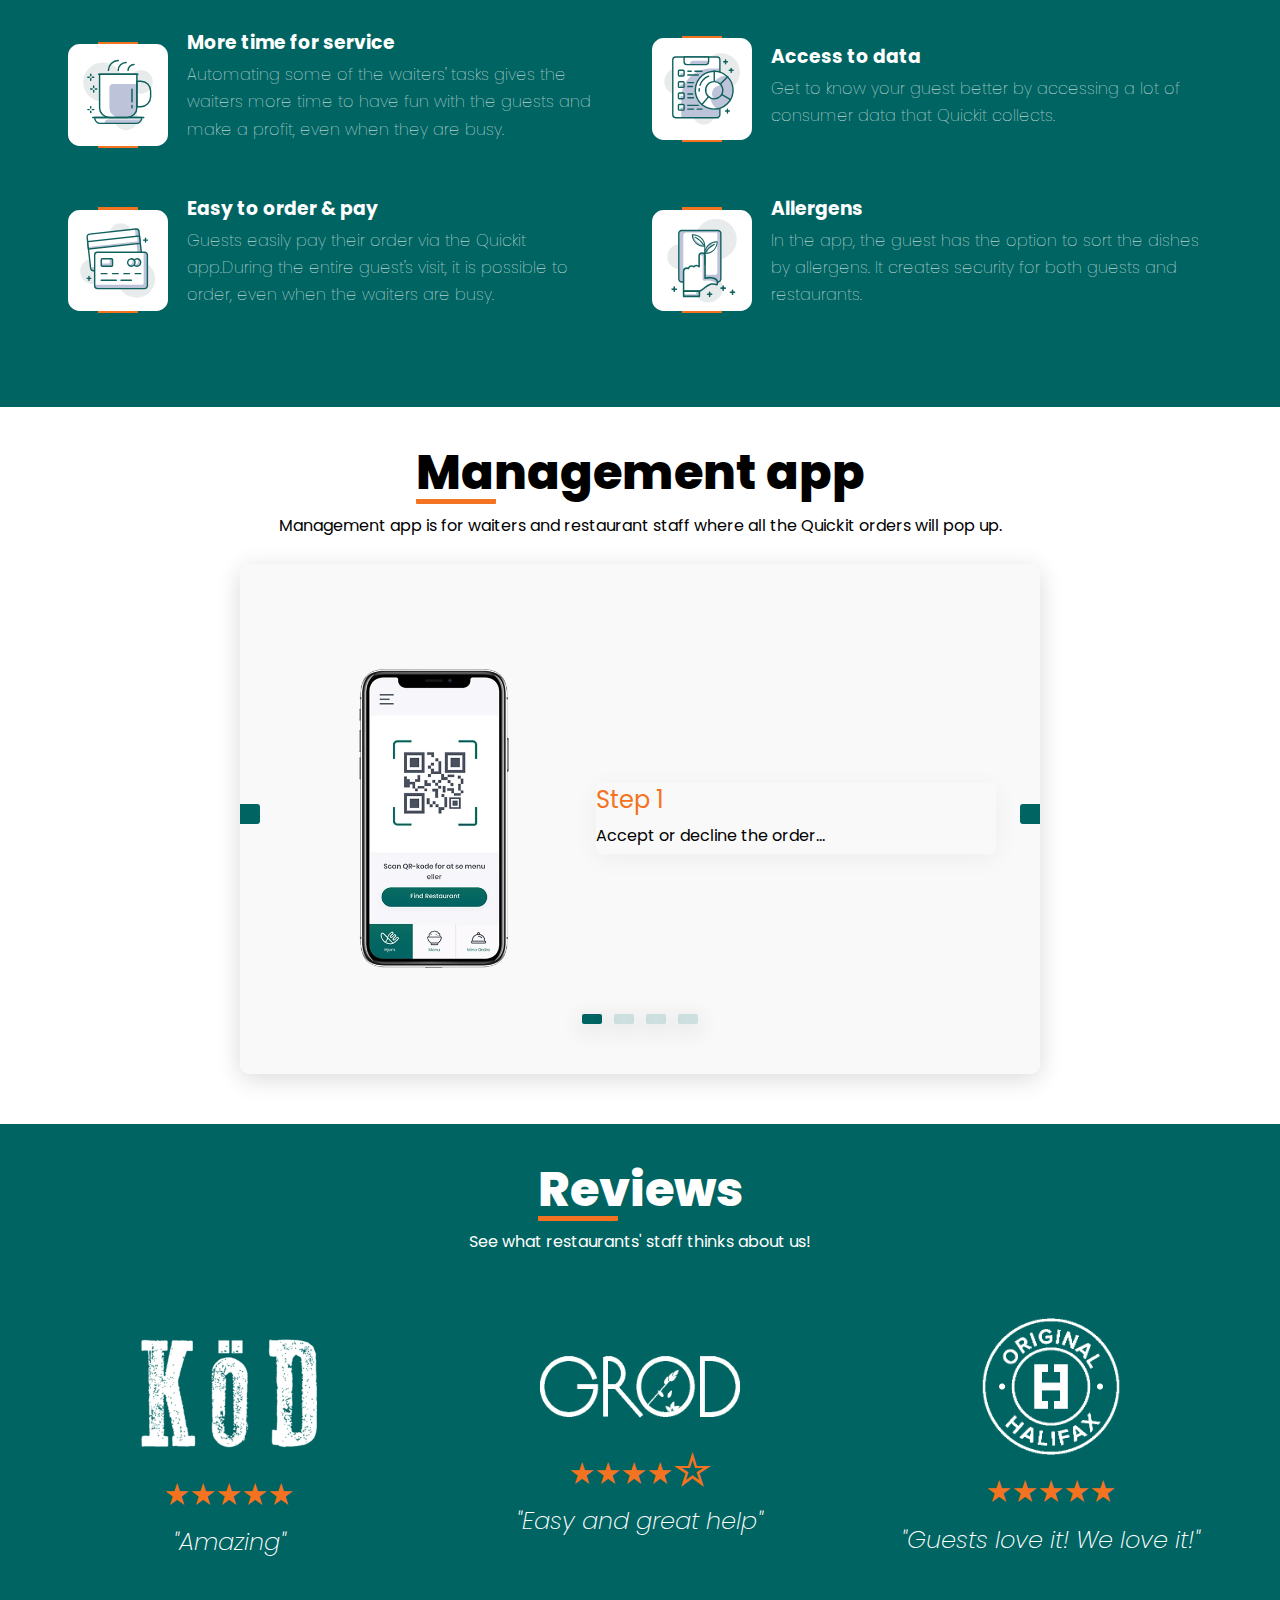
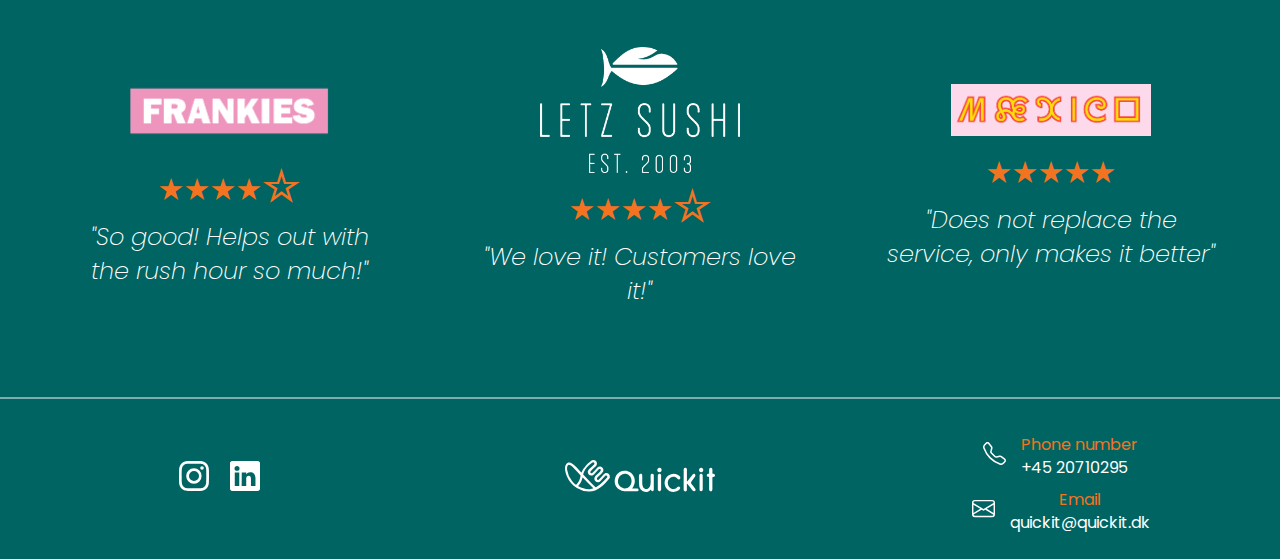
==== commit b350d1e8: "how-toqk new layout" ====
--- a/index.html
+++ b/index.html
@@ -79,10 +79,10 @@
       </div>
 
        <!-- Box E About -->
-      <section class="box-e grid-col-2 grid-reversed">
-
+      <!-- <section class="box-e grid-col-2 grid-reversed"> -->
+ <section class="box-e">
         <!-- <img src="img/person-holding-smartphone.png" alt="person-holding-smartphone"> -->
-        <div class="cup-container">
+        <!-- <div class="cup-container">
           <div class="plate"></div>
           <div class="cup">
             <div class="top">
@@ -118,7 +118,7 @@
             <div class="handle">
 
             </div>
-          </div>
+          </div> -->
         </div>
                    <h3 class="special-heading">About Quickit</h3>
                      
--- a/style.css
+++ b/style.css
@@ -91,7 +91,9 @@
   max-width: 100%;
 }
 
-input:not(input.btn),
+/* old input styling */
+
+/* input:not(input.btn),
 textarea {
   background-color: #e0edec;
   border-radius: 10px;
@@ -116,7 +118,7 @@
 input:hover,
 textarea:hover {
   border: 2px solid var(--color-secondary);
-}
+} */
 
 article.box-text section p {
   margin-top: 10px;
@@ -193,7 +195,7 @@
   position: relative;
 }
 
-.container::before {
+/* .container::before {
   content: "";
   position: absolute;
   height: 700px;
@@ -201,13 +203,26 @@
   right: 0;
   left: 0;
   z-index: -10;
-  /* background-color: var(--color-secondary); */
   background: linear-gradient(to top, #f7f7f700, #006462);
   transform: skewY(-3deg);
   opacity: 0.6;
-}
-
-.container::after {
+} */
+
+.container::before {
+  content: "";
+  position: absolute;
+  height: 40px;
+  bottom: -245px;
+  right: 0;
+  left: 0;
+  z-index: -10;
+  background-color: var(--color-secondary);
+  /* background: linear-gradient(to top, #f7f7f700, #006462); */
+  /* transform: skewY(-3deg); */
+  z-index: -1;
+}
+
+/* .container::after {
   content: "";
   position: absolute;
   height: 100px;
@@ -217,6 +232,18 @@
   z-index: -10;
   background-color: var(--color-secondary);
   transform: skewY(-3deg);
+} */
+
+.container::after {
+  content: "";
+  position: absolute;
+  height: 80px;
+  bottom: -120px;
+  right: 0;
+  left: 0;
+  z-index: -10;
+  background-color: var(--color-primary);
+  /* transform: skewY(-1deg); */
 }
 
 .icon-container {
@@ -293,6 +320,10 @@
   /* padding: 20px 0; */
 }
 
+.box-a {
+  padding: 2rem;
+}
+
 .box-a img {
   position: relative;
   top: 0;
@@ -318,6 +349,10 @@
 .box-a em {
   color: var(--color-primary);
   font-style: normal;
+}
+
+.box-b .grid-col-2b {
+  grid-template-columns: 1fr 4fr;
 }
 
 .box-b .grid-col-3 {
@@ -328,7 +363,7 @@
 
 .box-b .grid-col-3 {
   border-radius: 5px;
-  box-shadow: 0 5px 25px rgb(0 0 0 / 15%);
+  /* box-shadow: 0 5px 25px rgb(0 0 0 / 15%); */
   padding: 5vw 0;
   background-color: var(--color-primary);
 }
@@ -378,9 +413,11 @@
 } */
 
 .box-e {
-  margin-left: 2rem;
+  margin: auto;
   margin-bottom: 30px;
   position: relative;
+  background-color: #fff;
+  max-width: 1000px;
 }
 
 .box-e p:first-child {
@@ -534,7 +571,7 @@
 
 /* TEXT STYLING */
 .box-e .box-text {
-  box-shadow: 0 5px 25px rgb(0 0 0 /15%);
+  /* box-shadow: 0 5px 25px rgb(0 0 0 /15%); */
   padding: 20px;
 }
 
@@ -567,7 +604,7 @@
 }
 
 .emailAddress {
-  color: white !important;
+  color: white;
 }
 
 /* BURGER MENU ICON */
@@ -813,7 +850,7 @@
 
 /* about page - cup */
 
-.cup-container {
+/* .cup-container {
   position: relative;
   top: 50px;
   display: flex;
@@ -826,7 +863,6 @@
   position: relative;
   width: 280px;
   height: 300px;
-  /* background: linear-gradient(to right, #2e7a7a, #006462); */
   background: linear-gradient(to right, #f9f9f9, #d9d9d9);
   border-bottom-left-radius: 45%;
   border-bottom-right-radius: 45%;
@@ -838,7 +874,6 @@
   left: 0;
   width: 100%;
   height: 60px;
-  /* background-color: var(--color-primary); */
   background: linear-gradient(to right, #f9f9f9, #d9d9d9);
   border-radius: 50%;
 }
@@ -849,7 +884,6 @@
   left: 10px;
   width: calc(100% - 20px);
   height: 50px;
-  /* background: linear-gradient(to right, #1b6d6c, #65a3a2); */
   background: linear-gradient(to left, #f9f9f9, #d9d9d9);
   border-radius: 50%;
   overflow: hidden;
@@ -885,7 +919,6 @@
   transform: translateX(-50%);
   width: 500px;
   height: 200px;
-  /* background: linear-gradient(to left, #1b6d6c, #65a3a2); */
   background: linear-gradient(to right, #f9f9f9, #d9d9d9);
   border-radius: 50%;
   box-shadow: 0 35px 35px rgba(0, 0, 0, 0.2);
@@ -899,7 +932,6 @@
   right: 10px;
   bottom: 10px;
   border-radius: 50%;
-  /* background: linear-gradient(to left, #1b6d6c, #65a3a2); */
   background: linear-gradient(to left, #f9f9f9, #d9d9d9);
 }
 
@@ -953,7 +985,7 @@
   100% {
     transform: translateY(-300px) scaleX(5);
   }
-}
+} */
 
 /* RESTAURANT PAGE */
 #map {
@@ -1029,6 +1061,162 @@
   padding-top: 2rem;
 }
 
+/* new contact page */
+#contact-page {
+  margin-bottom: 20px;
+}
+
+.contact section {
+  margin-top: 0;
+}
+main.contact {
+  display: flex;
+  justify-content: center;
+  align-items: center;
+  min-height: 100vh;
+  background-color: var(--color-primary);
+  position: relative;
+  z-index: 0;
+}
+
+/* main.contact::before {
+  content: "";
+  position: absolute;
+  top: 0;
+  left: 0;
+  width: 50%;
+  height: 100%;
+  background-color: var(--color-secondary);
+} */
+
+.contact-container {
+  position: relative;
+  min-width: 1100px;
+  min-height: 550px;
+  display: flex;
+  z-index: 100;
+  /* align-items: center; */
+}
+
+.contact-container .contact-info {
+  position: absolute;
+  width: 350px;
+  height: calc(100% - 160px);
+  background-color: var(--color-primary);
+  z-index: 1;
+  padding: 40px;
+  display: flex;
+  flex-direction: column;
+  justify-content: space-around;
+  align-items: center;
+  align-self: center;
+  box-shadow: 0 5px 25px rgb(0 0 0 /15%);
+  color: #fff;
+  border-radius: 10px;
+}
+
+.contact-info aside + div {
+  transform: translateY(10px);
+}
+
+.contact-container .contact-form {
+  position: absolute;
+  padding: 70px 50px;
+  padding-left: 250px;
+  margin-left: 150px;
+  width: calc(100% - 150px);
+  height: 100%;
+  background-color: #fff;
+  box-shadow: 0 5px 25px rgb(0 0 0 /15%);
+  border-radius: 10px;
+  /* display: flex;
+  flex-direction: column;
+  align-items: center;
+  justify-content: center; */
+}
+
+.contact-form input,
+textarea {
+  border: none;
+  outline: none;
+  background: none;
+  width: 100%;
+  font-size: 1em;
+  padding-bottom: 5px;
+  font-family: "Poppins";
+}
+
+.contact-form textarea ~ span {
+  align-self: flex-start;
+  padding-top: 2px;
+}
+
+.contact-form span {
+  position: absolute;
+  left: 26px;
+  align-self: center;
+  font-family: "Poppins";
+  font-size: 1em;
+  color: #828da0;
+  pointer-events: none;
+}
+
+.contact-form input:focus ~ span,
+textarea:focus ~ span,
+.contact-form input:valid ~ span {
+  transform: translateY(-20px);
+  font-size: 12px;
+  font-weight: 500;
+  letter-spacing: 1px;
+  color: var(--color-primary);
+}
+
+.field {
+  display: flex;
+  justify-content: center;
+  /* align-items: center; */
+  border-bottom: 2px solid #eee;
+  margin-bottom: 25px;
+  position: relative;
+}
+
+.field i:not(:last-child) {
+  margin-right: 5px;
+}
+
+.field input {
+  border: none;
+  outline: none;
+  background: none;
+  width: 100%;
+  font-size: 1em;
+  padding-bottom: 5px;
+}
+
+.field i {
+  color: #828da0;
+  font-size: 1.3em;
+  margin-right: 10px;
+  padding-bottom: 5px;
+}
+
+::placeholder {
+  color: #828da0;
+  font-size: 0.85em;
+}
+
+.contact-form .submit-btn {
+  background-color: var(--color-secondary);
+  color: #000;
+  border: none;
+  outline: none;
+  width: 120px;
+  padding: 10px 30px;
+  border-radius: 5px;
+  font-weight: 600;
+  margin-top: 5px;
+  cursor: pointer;
+}
 /* MEDIA QUERIES */
 @media screen and (min-width: 1440px) {
   .box-a img {
@@ -1080,6 +1268,20 @@
   }
 }
 
+@media screen and (max-width: 1300px) {
+  .contact-container {
+    width: 80%;
+    min-width: auto;
+  }
+  .contact-container .contact-info {
+    width: 300px;
+  }
+
+  .contact-container .contact-form {
+    margin-left: 120px;
+  }
+}
+
 @media screen and (max-width: 1100px) {
   .navbar {
     width: 100%;
@@ -1097,6 +1299,10 @@
     margin-bottom: 0;
   }
 
+  .box-b .grid-col-3 {
+    grid-template-columns: 1fr 1fr;
+  }
+
   .grid-col-3 img {
     max-width: 150px;
   }
@@ -1118,6 +1324,28 @@
   }
   .restaurantBackground {
     height: 25rem;
+  }
+}
+
+@media screen and (max-width: 900px) {
+  .box-b .grid-col-3 {
+    grid-template-columns: 1fr;
+  }
+
+  .contact-container {
+    width: 95%;
+    min-width: auto;
+  }
+  .contact-container .contact-info {
+    width: 270px;
+  }
+
+  .contact-container .contact-form {
+    margin-left: 60px;
+  }
+
+  main.contact {
+    min-height: fit-content;
   }
 }
 
@@ -1182,6 +1410,13 @@
     place-self: center;
   }
 
+  .box-b .grid-col-2b {
+    grid-template-columns: 1fr;
+  }
+  .icon-container {
+    place-self: center;
+  }
+
   .box-c {
     display: flex;
   }
@@ -1210,7 +1445,7 @@
     opacity: 1;
   }
 
-  .cup-container {
+  /* .cup-container {
     transform: translateX(0);
   }
 
@@ -1236,7 +1471,7 @@
     border: 12px solid #dcdcdc;
     border-left: 12px solid transparent;
     border-bottom: 12px solid transparent;
-  }
+  } */
 
   .restaurantGrid {
     margin: 1rem 1rem 1rem 1rem;
@@ -1253,4 +1488,38 @@
   textarea {
     width: fit-content;
   }
-}
+
+  main.contact,
+  main.contact::before {
+    background-color: #fff;
+    min-height: auto;
+    margin-top: 1.5rem;
+  }
+
+  .contact-container {
+    width: 100%;
+    min-width: auto;
+    display: flex;
+    flex-direction: column-reverse;
+  }
+  .contact-container .contact-info {
+    position: static;
+    margin: 0 auto;
+    height: 280px;
+    width: 100%;
+    border-radius: 0;
+  }
+
+  .contact-container .contact-form {
+    padding: 2rem;
+    margin: 0 auto;
+    height: fit-content;
+    position: static;
+    width: 100%;
+    border-radius: 0;
+  }
+
+  .field {
+    justify-content: flex-start;
+  }
+}
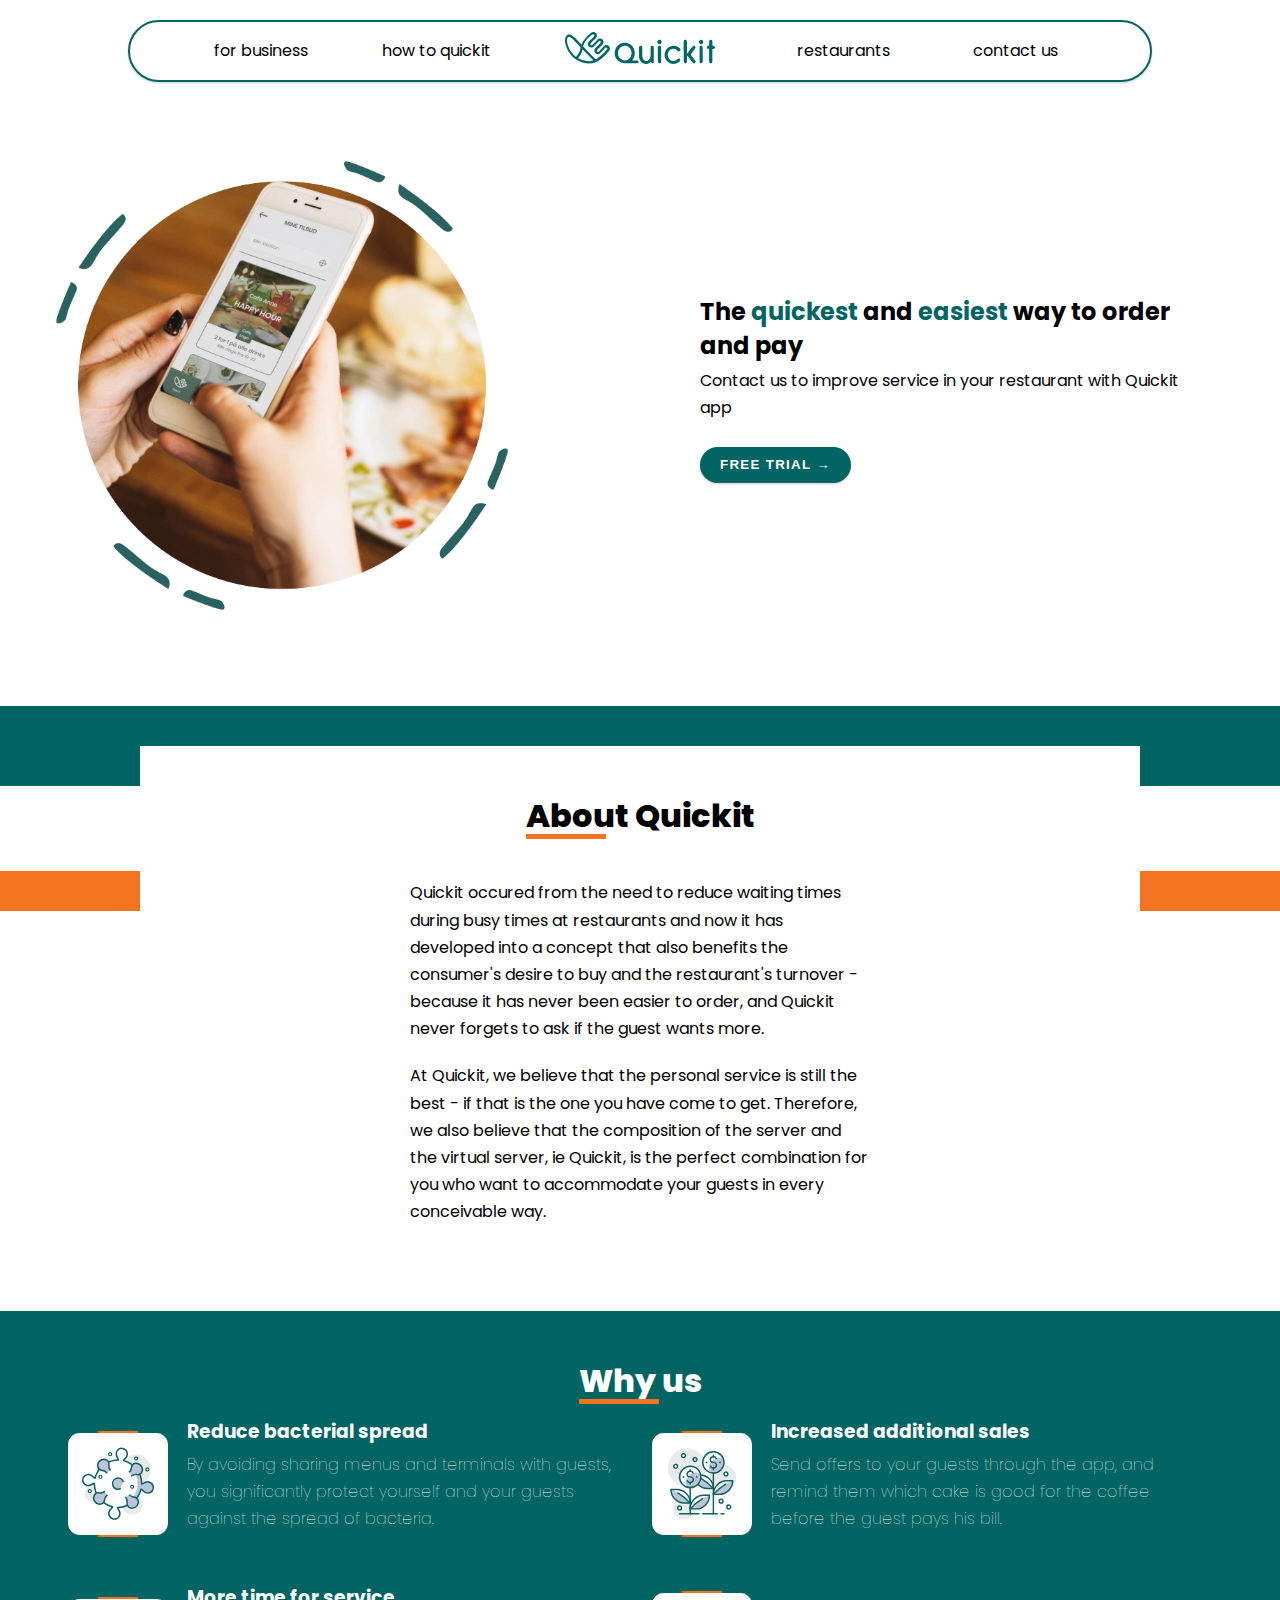
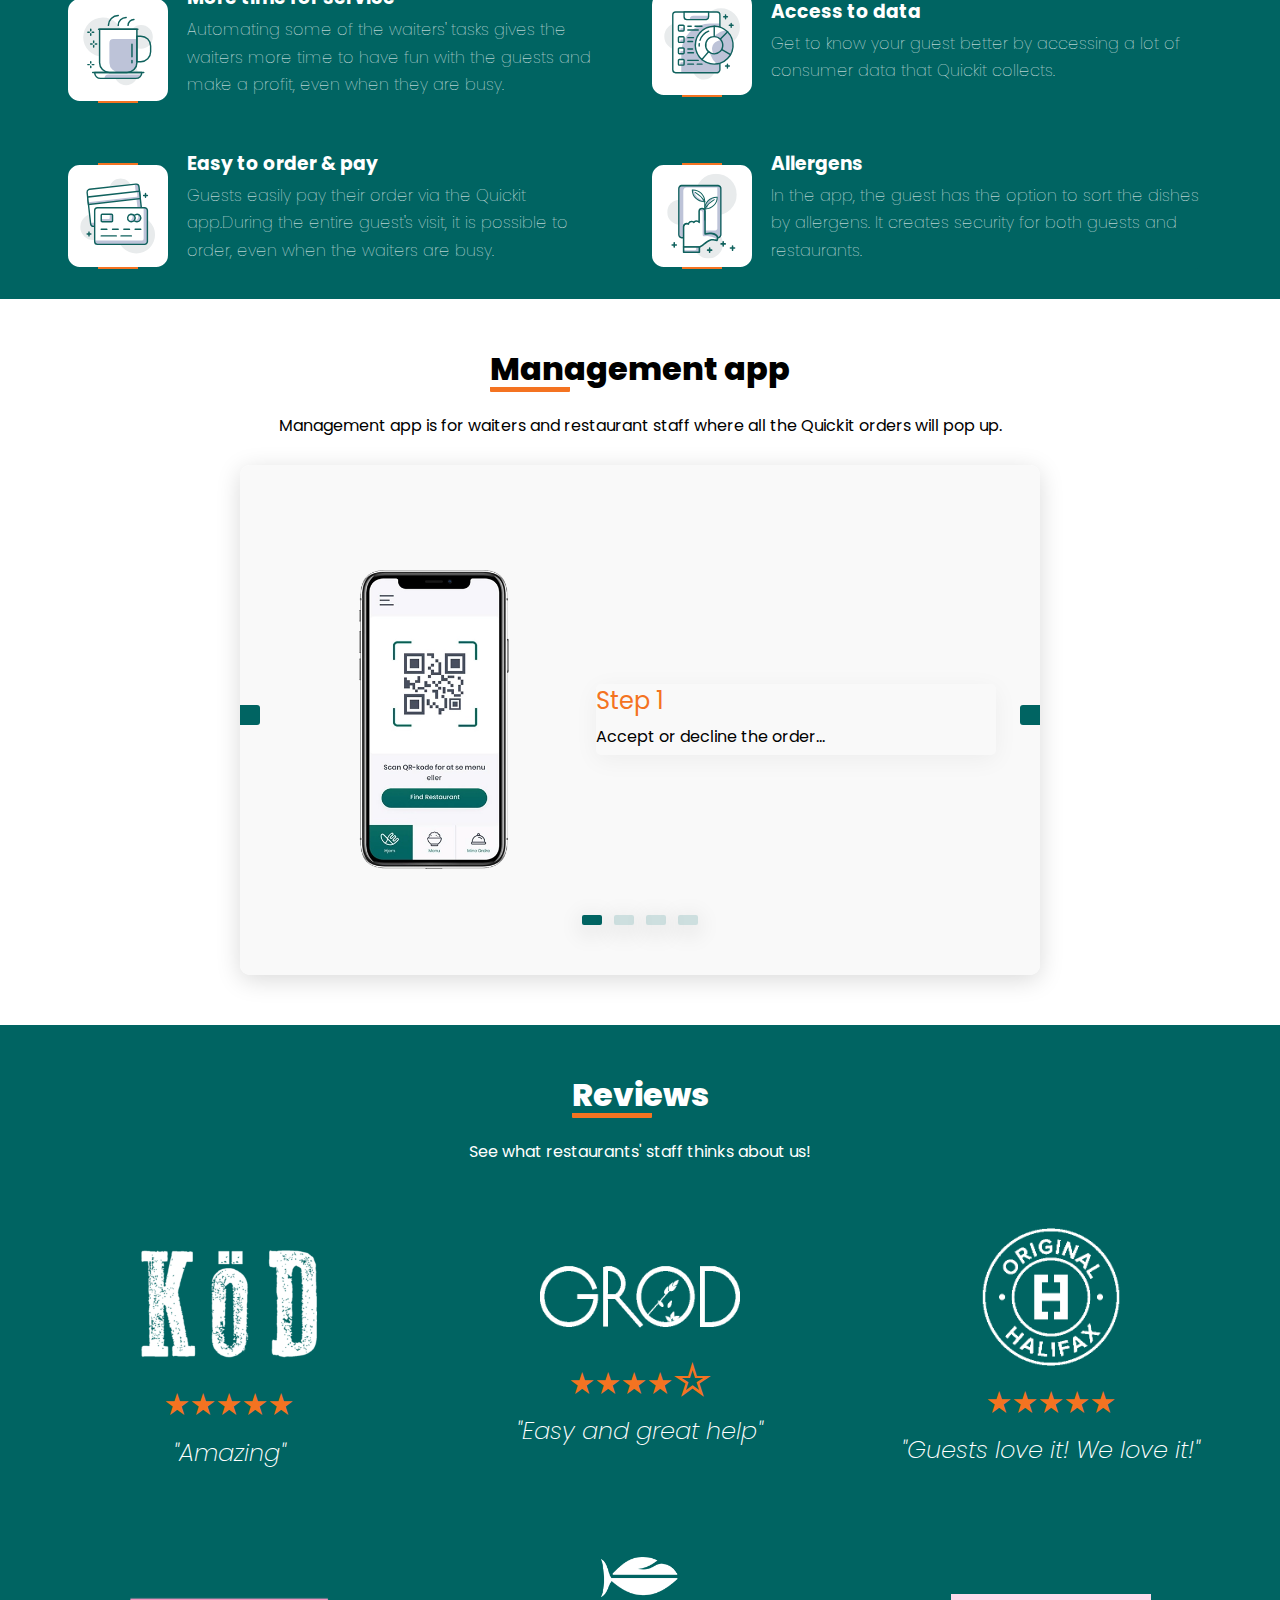
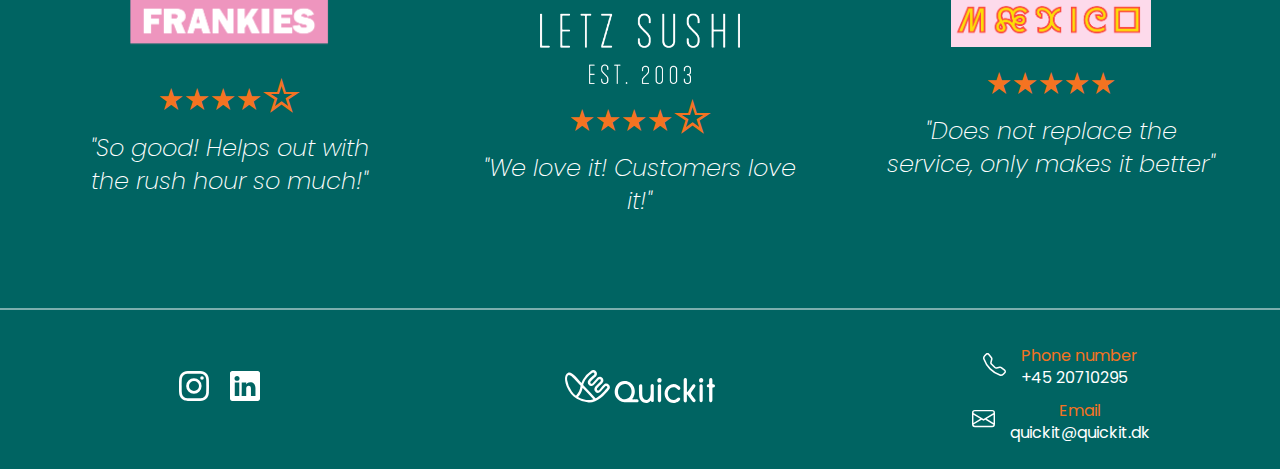
==== commit b8808b3e: "clear html" ====
--- a/index.html
+++ b/index.html
@@ -79,52 +79,10 @@
       </div>
 
        <!-- Box E About -->
-      <!-- <section class="box-e grid-col-2 grid-reversed"> -->
  <section class="box-e">
-        <!-- <img src="img/person-holding-smartphone.png" alt="person-holding-smartphone"> -->
-        <!-- <div class="cup-container">
-          <div class="plate"></div>
-          <div class="cup">
-            <div class="top">
-              <div class="vapour">
-                <span style="--i:1;"></span>
-                <span style="--i:3;"></span>
-                <span style="--i:16;"></span>
-                <span style="--i:5;"></span>
-                <span style="--i:13;"></span>
-                <span style="--i:20;"></span>
-                <span style="--i:6;"></span>
-                <span style="--i:7;"></span>
-                <span style="--i:10;"></span>
-                <span style="--i:8;"></span>
-                <span style="--i:17;"></span>
-                <span style="--i:11;"></span>
-                <span style="--i:12;"></span>
-                <span style="--i:14;"></span>
-                        <span style="--i:2;"></span>
-                <span style="--i:9;"></span>
-                <span style="--i:15;"></span>
-                <span style="--i:4;"></span>
-                <span style="--i:19;"></span>
-                
-              </div>
-              <div class="circle">
-                <div class="coffee">
-                </div>
-
-              </div>
-            </div>
-                   
-            <div class="handle">
-
-            </div>
-          </div> -->
-        </div>
-                   <h3 class="special-heading">About Quickit</h3>
-                     
+        </div>
+               <h3 class="special-heading">About Quickit</h3> 
         <div class="box-text">
-    
-          
           <p> Quickit occured from the need to reduce waiting times during busy times at restaurants and now it has developed into a concept that also benefits the consumer's desire to buy and the restaurant's turnover - because it has never been easier to order, and Quickit never forgets to ask if the guest wants more.
           </p>
           <p>At Quickit, we believe that the personal service is still the best - if that is the one you have come to get. Therefore, we also believe that the composition of the server and the virtual server, ie Quickit, is the perfect combination for you who want to accommodate your guests in every conceivable way. 
@@ -188,7 +146,6 @@
       <!-- Box C Management app -->
       <div class="title">
          <h3 id="app" class="special-heading">Management app</h3>
-        <!-- <h2 id="app">Management app</h2> -->
         <p>Management app is for waiters and restaurant staff where all the Quickit orders will pop up.</p>
       </div>
       <section class="box-c">
@@ -242,7 +199,6 @@
       <section class="box-d bg-primary">
         <div class="text-center">
            <h3 class="special-heading">Reviews</h3>
-          <!-- <h2>Reviews</h2> -->
           <p>See what restaurants' staff thinks about us!</p>
         </div>
           
@@ -293,60 +249,6 @@
           </div>
         </div>
       </section>
-
-      <!-- Box E About -->
-      <!-- <section class="box-e grid-col-2 grid-reversed">
-
-    
-        <div class="cup-container">
-          <div class="plate"></div>
-          <div class="cup">
-            <div class="top">
-              <div class="vapour">
-                <span style="--i:1;"></span>
-                <span style="--i:3;"></span>
-                <span style="--i:16;"></span>
-                <span style="--i:5;"></span>
-                <span style="--i:13;"></span>
-                <span style="--i:20;"></span>
-                <span style="--i:6;"></span>
-                <span style="--i:7;"></span>
-                <span style="--i:10;"></span>
-                <span style="--i:8;"></span>
-                <span style="--i:17;"></span>
-                <span style="--i:11;"></span>
-                <span style="--i:12;"></span>
-                <span style="--i:14;"></span>
-                        <span style="--i:2;"></span>
-                <span style="--i:9;"></span>
-                <span style="--i:15;"></span>
-                <span style="--i:4;"></span>
-                <span style="--i:19;"></span>
-                
-              </div>
-              <div class="circle">
-                <div class="coffee">
-                </div>
-
-              </div>
-            </div>
-                   
-            <div class="handle">
-
-            </div>
-          </div>
-        </div>
-                   <h3 class="special-heading">About Quickit</h3>
-               
-        <div class="box-text">
-    
-          
-          <p> Quickit occured from the need to reduce waiting times during busy times at restaurants and now it has developed into a concept that also benefits the consumer's desire to buy and the restaurant's turnover - because it has never been easier to order, and Quickit never forgets to ask if the guest wants more.
-          </p>
-          <p>At Quickit, we believe that the personal service is still the best - if that is the one you have come to get. Therefore, we also believe that the composition of the server and the virtual server, ie Quickit, is the perfect combination for you who want to accommodate your guests in every conceivable way. 
-          </p>
-        </div>
-      </section> -->
     </main>
 
     <footer class="bg-primary">
--- a/style.css
+++ b/style.css
@@ -33,14 +33,14 @@
 
 h1,
 h2 {
-  font-size: 2rem;
+  font-size: 1.5rem;
 }
 
 .special-heading::before {
   content: "";
   position: absolute;
   width: 80px;
-  height: 60px;
+  height: 40px;
   border-radius: 1px;
   border-bottom: 5px solid var(--color-secondary);
 }
@@ -50,17 +50,13 @@
 }
 
 .special-heading {
-  /* font-size: clamp(2rem, 8vw, 8rem); */
   display: block;
-  font-size: 3rem;
+  font-size: 2rem;
   font-weight: 800;
-  background: linear-gradient(to top, transparent 0%, var(--primary-color) 70%);
-  -webkit-background-clip: text;
-  /* opacity: 0.1; */
   text-align: center;
   grid-column: 1/-1;
-  /* transform: rotate(-3deg); */
-  position: relative;
+  position: relative;
+  padding: 1rem;
 }
 
 p {
@@ -91,35 +87,6 @@
   max-width: 100%;
 }
 
-/* old input styling */
-
-/* input:not(input.btn),
-textarea {
-  background-color: #e0edec;
-  border-radius: 10px;
-  padding: 6px 10px;
-  margin-bottom: 10px;
-  width: 400px;
-  font-family: "Poppins";
-}
-
-input[type="text"],
-input[type="email"],
-textarea {
-  border: 2px transparent solid;
-}
-
-input:focus,
-textarea:focus {
-  border: 2px solid var(--color-secondary);
-  outline: none;
-}
-
-input:hover,
-textarea:hover {
-  border: 2px solid var(--color-secondary);
-} */
-
 article.box-text section p {
   margin-top: 10px;
   margin-bottom: 30px;
@@ -128,7 +95,6 @@
 figcaption {
   max-width: 270px;
   height: 130px;
-  /* text-align: center; */
 }
 
 /* NAVBAR */
@@ -195,18 +161,6 @@
   position: relative;
 }
 
-/* .container::before {
-  content: "";
-  position: absolute;
-  height: 700px;
-  bottom: -700px;
-  right: 0;
-  left: 0;
-  z-index: -10;
-  background: linear-gradient(to top, #f7f7f700, #006462);
-  transform: skewY(-3deg);
-  opacity: 0.6;
-} */
 
 .container::before {
   content: "";
@@ -217,22 +171,8 @@
   left: 0;
   z-index: -10;
   background-color: var(--color-secondary);
-  /* background: linear-gradient(to top, #f7f7f700, #006462); */
-  /* transform: skewY(-3deg); */
   z-index: -1;
 }
-
-/* .container::after {
-  content: "";
-  position: absolute;
-  height: 100px;
-  bottom: -70px;
-  right: 0;
-  left: 0;
-  z-index: -10;
-  background-color: var(--color-secondary);
-  transform: skewY(-3deg);
-} */
 
 .container::after {
   content: "";
@@ -243,12 +183,9 @@
   left: 0;
   z-index: -10;
   background-color: var(--color-primary);
-  /* transform: skewY(-1deg); */
 }
 
 .icon-container {
-  /* width: 100px;
-  height: 102px; */
   width: 106px;
   height: 106px;
   place-self: end;
@@ -263,14 +200,10 @@
 .icon-container::before {
   content: "";
   position: absolute;
-  /* width: 102px;
-  height: 104px; */
   width: 40px;
   height: 140%;
-  /* background: linear-gradient(#fff, var(--color-secondary)); */
   background-color: var(--color-secondary);
   animation: rotate 5s linear infinite;
-  /* border-radius: 20px; */
   place-self: center;
 }
 
@@ -281,13 +214,6 @@
   border-radius: 10px;
 }
 
-#delay1 .icon-container::before {
-  animation-delay: 1s;
-}
-
-#delay2 .icon-container::before {
-  animation-delay: 2s;
-}
 
 @keyframes rotate {
   0% {
@@ -317,7 +243,6 @@
   max-width: 500px;
   margin: 0 auto;
   justify-self: center;
-  /* padding: 20px 0; */
 }
 
 .box-a {
@@ -357,16 +282,9 @@
 
 .box-b .grid-col-3 {
   border-radius: 5px;
-  padding: 3vw 0 5vw 0;
   background-color: var(--color-primary);
 }
 
-.box-b .grid-col-3 {
-  border-radius: 5px;
-  /* box-shadow: 0 5px 25px rgb(0 0 0 / 15%); */
-  padding: 5vw 0;
-  background-color: var(--color-primary);
-}
 .title {
   text-align: center;
   margin-top: 2rem;
@@ -396,21 +314,7 @@
   width: 100%;
   position: relative;
   background-color: var(--color-primary);
-  /* z-index: -1; */
-}
-
-/* .box-d.bg-primary::before,
-.box-d.bg-primary::after {
-  content: "";
-  position: absolute;
-  height: 1400px;
-  bottom: -600px;
-  right: 0;
-  left: 0;
-  z-index: -10;
-  background: linear-gradient(to top, #63918f00, #006462);
-  transform: skewY(-3deg);
-} */
+}
 
 .box-e {
   margin: auto;
@@ -464,10 +368,6 @@
 article.grid-col-2 {
   gap: 5rem;
 }
-
-/* .box-e.grid-col-2 {
-  align-items: start;
-} */
 
 .grid-col-2b {
   display: grid;
@@ -571,7 +471,6 @@
 
 /* TEXT STYLING */
 .box-e .box-text {
-  /* box-shadow: 0 5px 25px rgb(0 0 0 /15%); */
   padding: 20px;
 }
 
@@ -752,12 +651,7 @@
   align-items: center;
   justify-content: space-between;
   opacity: 1;
-  /* transition: opacity 0.5s ease; */
-}
-
-/* .slider-container:hover .navigation {
-  opacity: 1;
-} */
+}
 
 .prev-btn,
 .next-btn {
@@ -848,145 +742,6 @@
   font-style: italic;
 }
 
-/* about page - cup */
-
-/* .cup-container {
-  position: relative;
-  top: 50px;
-  display: flex;
-  align-items: center;
-  justify-content: center;
-  z-index: -1;
-}
-
-.cup {
-  position: relative;
-  width: 280px;
-  height: 300px;
-  background: linear-gradient(to right, #f9f9f9, #d9d9d9);
-  border-bottom-left-radius: 45%;
-  border-bottom-right-radius: 45%;
-}
-
-.top {
-  position: absolute;
-  top: -30px;
-  left: 0;
-  width: 100%;
-  height: 60px;
-  background: linear-gradient(to right, #f9f9f9, #d9d9d9);
-  border-radius: 50%;
-}
-
-.circle {
-  position: absolute;
-  top: 5px;
-  left: 10px;
-  width: calc(100% - 20px);
-  height: 50px;
-  background: linear-gradient(to left, #f9f9f9, #d9d9d9);
-  border-radius: 50%;
-  overflow: hidden;
-}
-
-.coffee {
-  position: absolute;
-  top: 15px;
-  left: 0;
-  width: 100%;
-  height: 100%;
-  background: linear-gradient(rgb(61, 25, 4), #6d391b);
-  border-radius: 50%;
-}
-
-.handle {
-  position: absolute;
-  right: -70px;
-  top: 40px;
-  width: 160px;
-  height: 180px;
-  border: 25px solid #dcdcdc;
-  border-left: 25px solid transparent;
-  border-bottom: 25px solid transparent;
-  border-radius: 50%;
-  transform: rotate(42deg);
-}
-
-.plate {
-  position: absolute;
-  bottom: -50px;
-  left: 50%;
-  transform: translateX(-50%);
-  width: 500px;
-  height: 200px;
-  background: linear-gradient(to right, #f9f9f9, #d9d9d9);
-  border-radius: 50%;
-  box-shadow: 0 35px 35px rgba(0, 0, 0, 0.2);
-}
-
-.plate::before {
-  content: "";
-  position: absolute;
-  top: 10px;
-  left: 10px;
-  right: 10px;
-  bottom: 10px;
-  border-radius: 50%;
-  background: linear-gradient(to left, #f9f9f9, #d9d9d9);
-}
-
-.plate::after {
-  content: "";
-  position: absolute;
-  top: 30px;
-  left: 30px;
-  right: 30px;
-  bottom: 30px;
-  border-radius: 50%;
-  background: radial-gradient(rgba(0, 0, 0, 0.2) 25%, transparent, transparent);
-}
-
-.vapour {
-  position: relative;
-  display: flex;
-  z-index: 1000;
-  padding: 0 20px;
-}
-
-.vapour span {
-  position: relative;
-  bottom: 50px;
-  display: block;
-  margin: 0 2px 50px;
-  min-width: 8px;
-  height: 120px;
-  background-color: #fff;
-  border-radius: 50%;
-  animation: animate 5s linear infinite;
-  opacity: 0;
-  filter: blur(8px);
-  animation-delay: calc(var(--i) * -0.5s);
-}
-
-@keyframes animate {
-  0% {
-    transform: translateY(0) scaleX(1);
-    opacity: 0;
-  }
-  15% {
-    opacity: 1;
-  }
-  50% {
-    transform: translateY(-150px) scaleX(5);
-  }
-  95% {
-    opacity: 0;
-  }
-  100% {
-    transform: translateY(-300px) scaleX(5);
-  }
-} */
-
 /* RESTAURANT PAGE */
 #map {
   height: 400px;
@@ -1079,23 +834,12 @@
   z-index: 0;
 }
 
-/* main.contact::before {
-  content: "";
-  position: absolute;
-  top: 0;
-  left: 0;
-  width: 50%;
-  height: 100%;
-  background-color: var(--color-secondary);
-} */
-
 .contact-container {
   position: relative;
   min-width: 1100px;
   min-height: 550px;
   display: flex;
   z-index: 100;
-  /* align-items: center; */
 }
 
 .contact-container .contact-info {
@@ -1129,10 +873,6 @@
   background-color: #fff;
   box-shadow: 0 5px 25px rgb(0 0 0 /15%);
   border-radius: 10px;
-  /* display: flex;
-  flex-direction: column;
-  align-items: center;
-  justify-content: center; */
 }
 
 .contact-form input,
@@ -1174,7 +914,6 @@
 .field {
   display: flex;
   justify-content: center;
-  /* align-items: center; */
   border-bottom: 2px solid #eee;
   margin-bottom: 25px;
   position: relative;
@@ -1445,34 +1184,6 @@
     opacity: 1;
   }
 
-  /* .cup-container {
-    transform: translateX(0);
-  }
-
-  .cup {
-    width: 140px;
-    height: 150px;
-  }
-
-  .plate {
-    bottom: -25px;
-    left: 50%;
-    transform: translateX(-50%);
-    width: 250px;
-    height: 100px;
-  }
-
-  .handle {
-    position: absolute;
-    right: -30px;
-    top: 20px;
-    width: 80px;
-    height: 90px;
-    border: 12px solid #dcdcdc;
-    border-left: 12px solid transparent;
-    border-bottom: 12px solid transparent;
-  } */
-
   .restaurantGrid {
     margin: 1rem 1rem 1rem 1rem;
   }
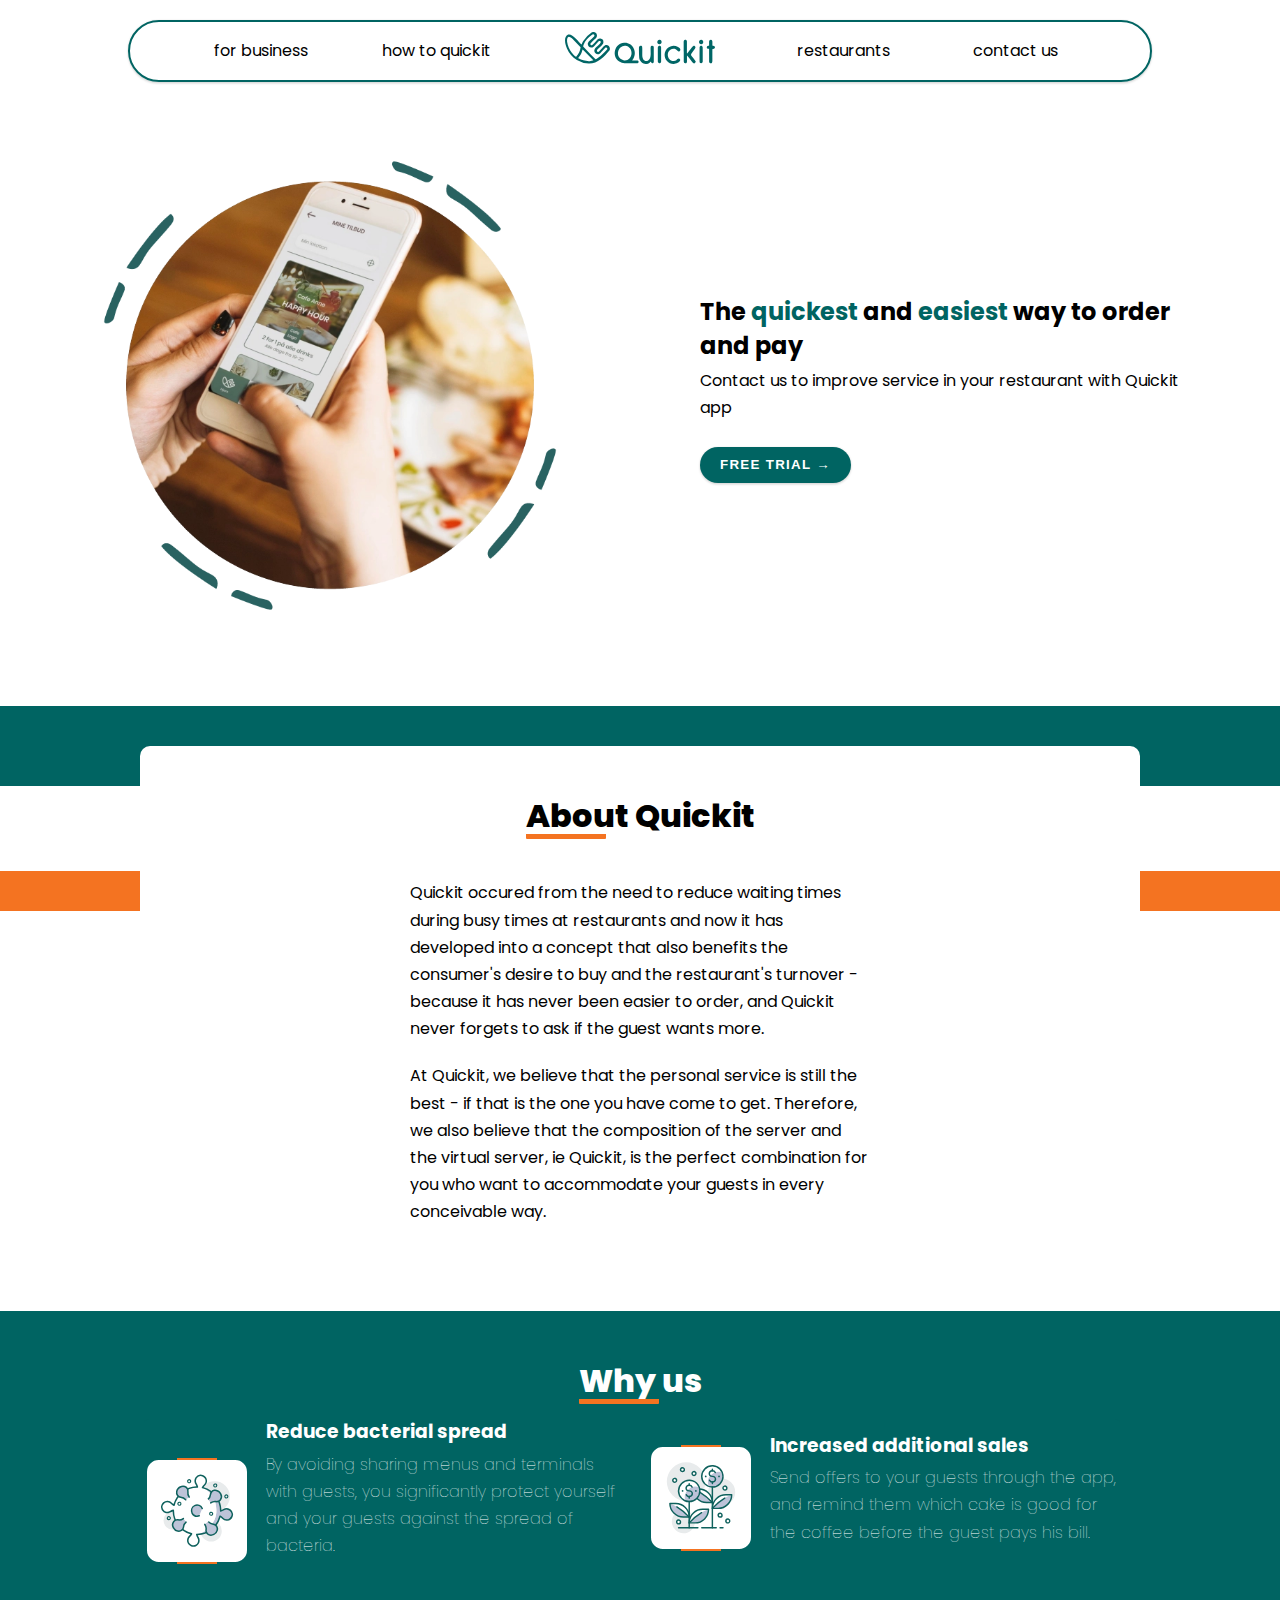
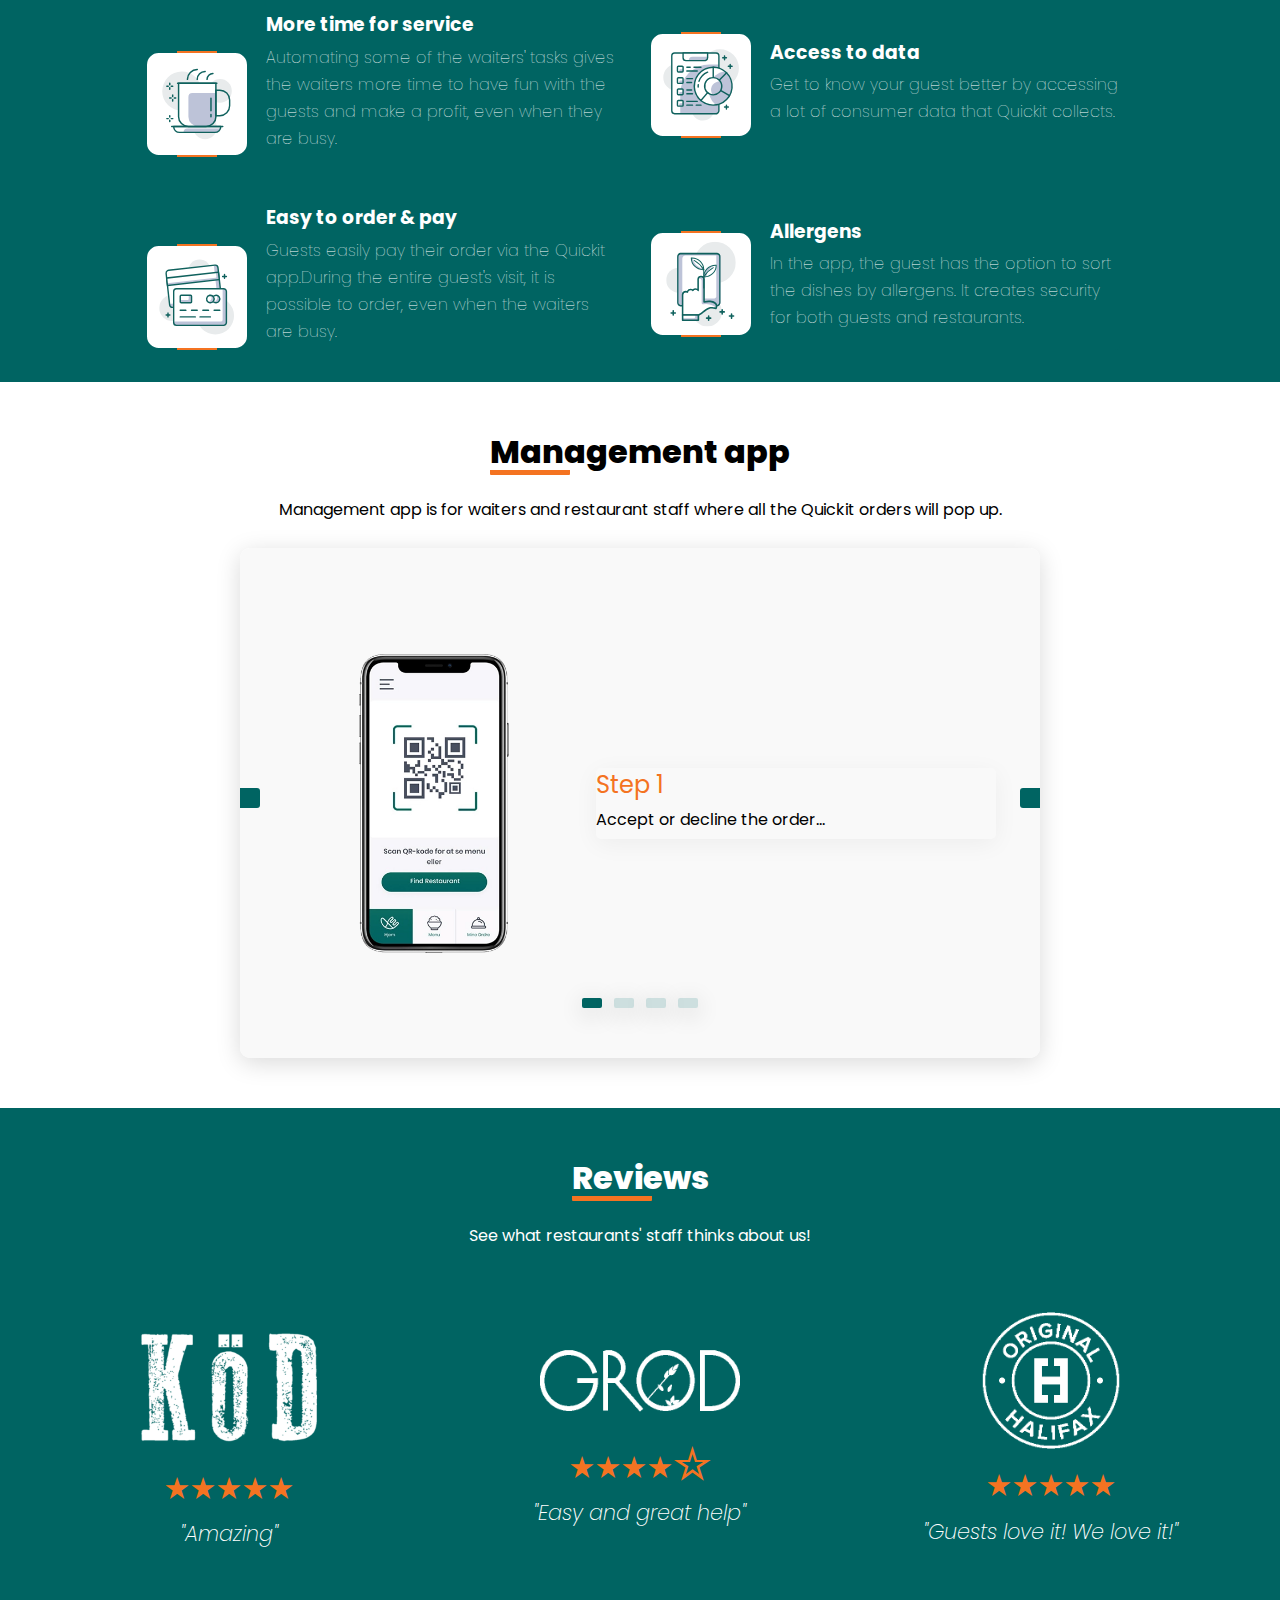
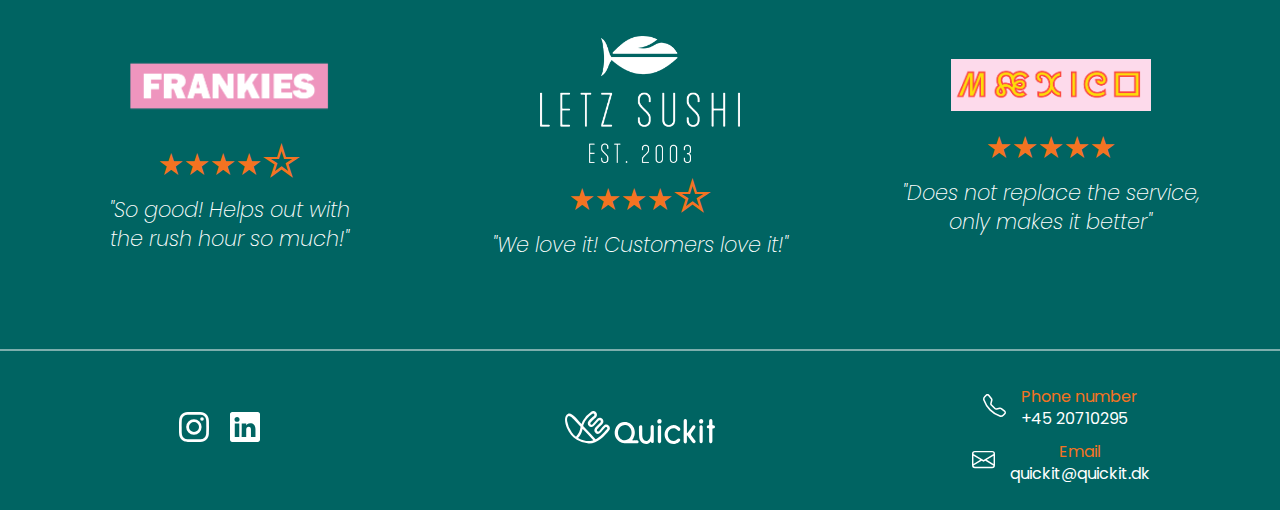
==== commit 69371065: "missing  closing tag at navbar" ====
--- a/index.html
+++ b/index.html
@@ -36,7 +36,7 @@
         <ul>
           <li><a href="index.html">For business</a></li>
           <li><a href="how-to-quickit.html">How to quickit</a></li>
-          <li><a href="restaurants.html">Restaurants</a</li>
+          <li><a href="restaurants.html">Restaurants</a></li>
           <li><a href="contact.html">Contact us</a></li>
         </ul>
         <div>
--- a/style.css
+++ b/style.css
@@ -85,6 +85,7 @@
 
 video {
   max-width: 100%;
+  border-radius: 10px;
 }
 
 article.box-text section p {
@@ -161,7 +162,6 @@
   position: relative;
 }
 
-
 .container::before {
   content: "";
   position: absolute;
@@ -214,7 +214,6 @@
   border-radius: 10px;
 }
 
-
 @keyframes rotate {
   0% {
     transform: rotate(0deg);
@@ -236,6 +235,7 @@
   position: relative;
   top: 0;
   left: 0;
+  place-self: center;
 }
 
 .box-a img,
@@ -274,6 +274,13 @@
 .box-a em {
   color: var(--color-primary);
   font-style: normal;
+}
+
+.box-b {
+  display: grid;
+  justify-content: center;
+  align-items: center;
+  padding: 2rem 5rem;
 }
 
 .box-b .grid-col-2b {
@@ -322,6 +329,7 @@
   position: relative;
   background-color: #fff;
   max-width: 1000px;
+  border-radius: 10px;
 }
 
 .box-e p:first-child {
@@ -467,6 +475,7 @@
 .bg-light {
   background-color: var(--color-light);
   color: #000;
+  padding: 2rem;
 }
 
 /* TEXT STYLING */
@@ -736,7 +745,7 @@
 }
 
 .img_overlay h4 {
-  font-size: 1.5rem;
+  font-size: 1.3rem;
   text-align: center;
   font-weight: 200;
   font-style: italic;
@@ -747,6 +756,7 @@
   height: 400px;
   width: 70%;
   margin: 2rem auto;
+  border-radius: 10px;
 }
 
 .restaurantGrid {
@@ -764,6 +774,7 @@
   height: auto;
   margin: 0;
   vertical-align: middle;
+  border-radius: 10px;
 }
 
 .restaurant:hover {
@@ -886,7 +897,8 @@
   font-family: "Poppins";
 }
 
-.contact-form textarea ~ span {
+.contact-form textarea:focus ~ span,
+.contact-form textarea:valid ~ span {
   align-self: flex-start;
   padding-top: 2px;
 }
@@ -909,6 +921,7 @@
   font-weight: 500;
   letter-spacing: 1px;
   color: var(--color-primary);
+  background-color: #fff;
 }
 
 .field {
@@ -950,8 +963,9 @@
   border: none;
   outline: none;
   width: 120px;
-  padding: 10px 30px;
-  border-radius: 5px;
+  border-radius: 25px;
+  padding: 10px 20px;
+  line-height: 1.2;
   font-weight: 600;
   margin-top: 5px;
   cursor: pointer;
@@ -963,6 +977,7 @@
   }
   .navbar,
   .box-a,
+  .box-b .grid-col-3,
   .box-c,
   .box-d .grid-col-3,
   .box-e {
@@ -1071,6 +1086,10 @@
     grid-template-columns: 1fr;
   }
 
+  .container::before {
+    bottom: -100px;
+  }
+
   .contact-container {
     width: 95%;
     min-width: auto;
@@ -1146,7 +1165,6 @@
 
   .box-images {
     max-width: 200px;
-    place-self: center;
   }
 
   .box-b .grid-col-2b {
@@ -1182,6 +1200,10 @@
   .img_overlay {
     position: initial;
     opacity: 1;
+  }
+
+  .img_overlay h4 {
+    font-size: 1rem;
   }
 
   .restaurantGrid {
@@ -1234,3 +1256,9 @@
     justify-content: flex-start;
   }
 }
+
+@media screen and (max-width: 500px) {
+  .box-b {
+    padding: 2rem;
+  }
+}
